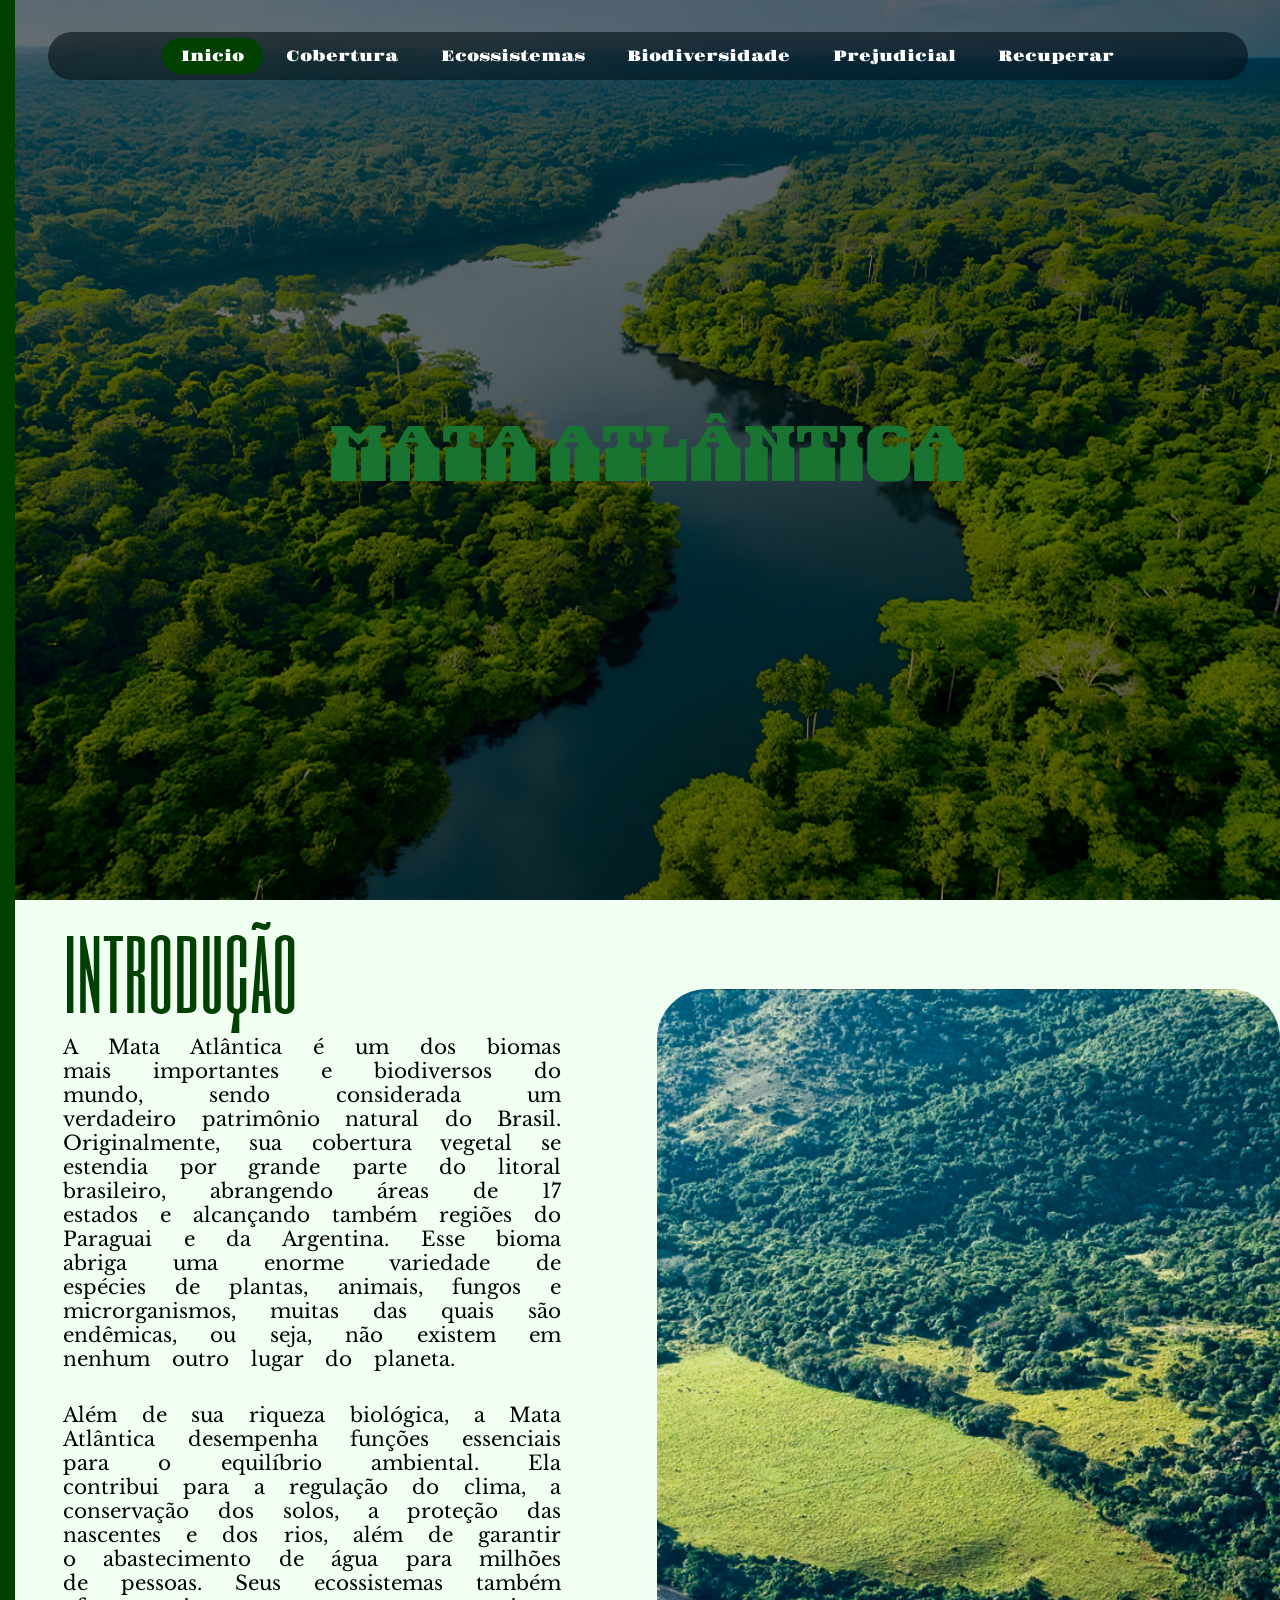
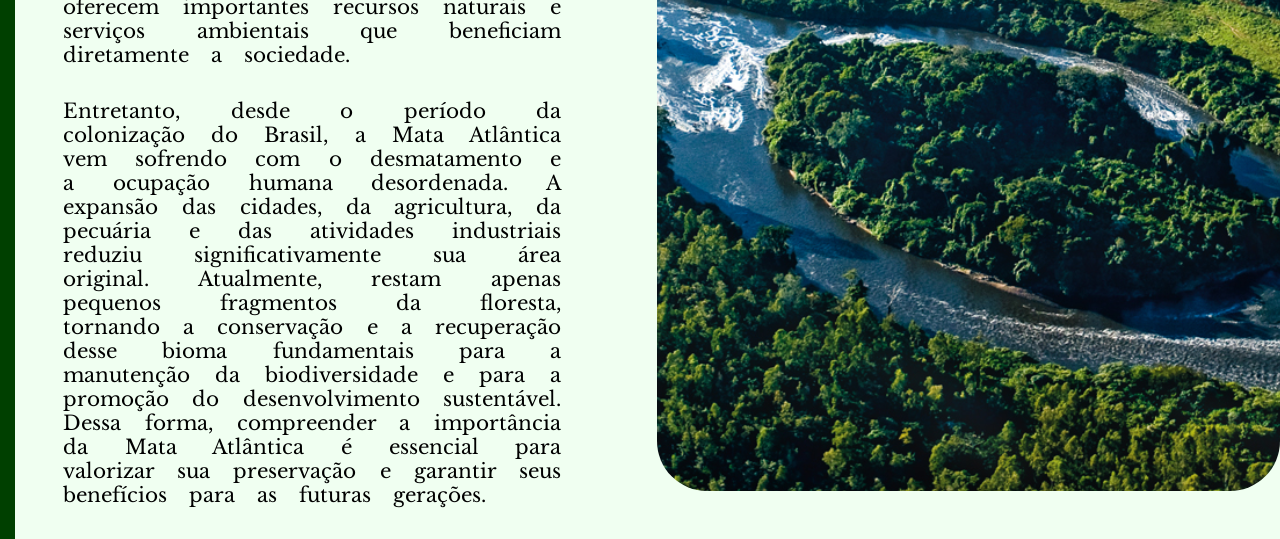
==== index.html @ b5e142f4 "A" ====
<!DOCTYPE html>
<html lang="pt-BR">
<!--black-forest: #10451dff;
    dark-emerald: #155d27ff;
    turf-green: #1a7431ff; titulo
    forest-green: #208b3aff;
    medium-jungle: #25a244ff;
    jade-green: #2dc653ff;
    malachite: #4ad66dff;
    light-green: #f0fff1; fundo
    celadon: #92e6a7ff;
    celadon-2: #b7efc5ff;-->

<head>
    <meta charset="UTF-8">
    <link rel="stylesheet" href="style.css">
    <meta name="viewport" content="width=device-width, initial-scale=1.0">
    <title>Mata Atlantica</title>
    <link rel="icon" type="image/jpg" href="imagens/icone.jpg">
</head>

<body>
    <!--1 - Capa / capa
     2- Areas Cobertas / areas-cobertas
     3 - Ecossitemas seção menor / ecossistemas
     4 - Os 3 principais ecossistemas / florestas
     5 - Biodiversidade seção menor / biodiversidade
     6 - Fauna e Flora / fauna-flora
     7 - Fatores prejudiciais / fatores-prejudiciais
     8 - Como recuperar / como-recuperar
     9 - Importancia / importancia -->

     <div class="secao secao-capa" id="capa">
    <nav class="navbar">
        <a href="index.html" class="nav-botao onde-estamos">Inicio</a>
        <a href="areascobertas.html" class="nav-botao">Cobertura</a>
        <a href="ecossistemas.html" class="nav-botao">Ecossistemas</a>
        <a href="fauna-flora.html" class="nav-botao">Biodiversidade</a>
        <a href="fatores-prejudicias.html" class="nav-botao">Prejudicial</a>
        <a href="recuperar.html" class="nav-botao">Recuperar</a>
    </nav>

        <h1 class="capa-titulo">Mata atlântica</h1>

    </div>

    <div class="secao" id="introdução">
        <div class="areas-conteudo">

            <h1 class="titulos"> introdução </h1>

            <p class="textos texto-introduçao">A Mata Atlântica é um dos biomas mais importantes e biodiversos do mundo, sendo
                considerada um
                verdadeiro patrimônio natural do Brasil. Originalmente, sua cobertura vegetal se estendia por grande
                parte do litoral brasileiro, abrangendo áreas de 17 estados e alcançando também regiões do Paraguai e da
                Argentina. Esse bioma abriga uma enorme variedade de espécies de plantas, animais, fungos e
                microrganismos, muitas das quais são endêmicas, ou seja, não existem em nenhum outro lugar do planeta.
            </p>
            <p class="textos texto-introduçao">Além de sua riqueza biológica, a Mata Atlântica desempenha funções essenciais para o equilíbrio
                ambiental. Ela contribui para a regulação do clima, a conservação dos solos, a proteção das nascentes e
                dos rios, além de garantir o abastecimento de água para milhões de pessoas. Seus ecossistemas também
                oferecem importantes recursos naturais e serviços ambientais que beneficiam diretamente a sociedade.</p>
            <p class="textos texto-introduçao">Entretanto, desde o período da colonização do Brasil, a Mata Atlântica vem sofrendo com o desmatamento e
                a ocupação humana desordenada. A expansão das cidades, da agricultura, da pecuária e das atividades
                industriais reduziu significativamente sua área original. Atualmente, restam apenas pequenos fragmentos
                da floresta, tornando a conservação e a recuperação desse bioma fundamentais para a manutenção da
                biodiversidade e para a promoção do desenvolvimento sustentável. Dessa forma, compreender a importância
                da Mata Atlântica é essencial para valorizar sua preservação e garantir seus benefícios para as futuras
                gerações.</p>

        </div>

        <div class="areas-foto introduçao-foto"></div>
    </div>
</body>

</html>
---- style.css ----
@import url('https://fonts.googleapis.com/css2?family=Danfo&family=Gravitas+One&family=Libre+Baskerville:ital,wght@0,400..700;1,400..700&family=Six+Caps&display=swap');

html{
    scroll-behavior: smooth;
}

* {
    margin: 0;
    padding: 0;
    box-sizing: border-box;
}

.secao{
    width: 100%;
    min-height: 100vh;
    background-color: #f0fff1; 
    border-left: 15px solid #004000;
    display: flex;
    scroll-snap-align: start;
}

.secao-menor {
    width: 100%;
    min-height: 80vh;
    border:2px solid red;
    display: flex;
    justify-content: center;
}

.navbar {
    display: flex;
    align-items: center;
    justify-content: center;
    min-width: 1200px;
    gap: 4px;
    position: fixed;
    top: 2rem;
    z-index: 1000;
    padding: 6px 10px;
    border-radius: 50px;
    background-color: rgba(0, 0, 0, 0.5);
    backdrop-filter: saturate(180%) blur(20px);
    min-height: 3rem;
    animation: descer 1s ease-out;
}

.nav-botao {
    font-family: "Gravitas One", serif;
    font-weight: 400;
    font-size: clamp(5px, 2vw, 15px);
    font-style: normal;
    text-decoration: none;
    color: #fff;
    border-radius: 50px;
    display: flex;
    align-items: center;
    justify-content: center;
    text-align: center;
    padding: 0.5rem 1.2rem;
    min-height: 2.2rem;
    position: relative;
    transition: color 0.3s ease;
    
}

/* Pill background via pseudo-element */
.nav-botao::before {
    content: '';
    position: absolute;
    inset: 0;
    border-radius: 50px;
    background-color: #004000;
    opacity: 0;
    transform: scale(0.85);
    transition: opacity 0.25s ease, transform 0.25s ease;
    z-index: -1;
}

/* Active page pill — always visible */
.onde-estamos::before {
    opacity: 1;
    transform: scale(1);
}

/* Hover pill — fade + grow in */
.nav-botao:hover::before {
    opacity: 1;
    transform: scale(1);
}

/* Dim active pill when hovering a different button */
.navbar:has(.nav-botao:hover) .onde-estamos:not(:hover)::before {
    opacity: 0.35;
    transform: scale(0.9);
}

.secao-capa{
    background-image: url(imagens/fotocapa.jpg);
    background-size: cover;
    background-position: center;
    display: flex;
    justify-content: center;
    align-items: center;
    position: relative;
}

.secao-capa::before {
    content: '';
    position: absolute;
    top: 0;
    left: 0;
    width: 100%;
    height: 100%;
    background-color: rgba(0, 0, 0, 0.5);
}

.capa-titulo {
    position: relative;
    z-index: 1;
    font-size: clamp(50px, 6vw, 120px);
    font-family: "Danfo", serif;
    font-optical-sizing: auto;
    font-weight: 400;
    font-style: normal;
    font-variation-settings: "ELSH" 0;
    color: #1a7431ff;
    animation: descer 1s ease-out;
}

.textos{
    font-size: clamp(14px, 2vw, 20px);
    font-family: "Libre Baskerville", serif;
    font-weight: 400;
    font-style: normal;
    word-spacing: 1rem;
    text-align: justify;
}

.titulos{
    font-size: clamp(80px, 8vw, 160px);
    font-family: "Six Caps", sans-serif;
    font-weight: 400;
    font-style: normal;
    color: #004000
}

.areas-conteudo {
    width: 40%;
    min-height: auto;
    margin-left: 3rem;
}

.areas-titulo{
    position: relative;
    padding: 3rem 0 5rem 0;
    animation: cardsmovimentoesquerda 2s ease-in-out;
    animation-timeline: view();
    animation-range: entry 0% entry 100%
}

.areas-texto{
    padding-bottom: 3rem;
    animation: cardsmovimentoesquerda 2s ease-in-out;
    animation-timeline: view();
    animation-range: entry 0% entry 100%
}

.areas-foto{
    width: 50%;
    background-image: url(imagens/areacoberta.png);
    background-size: cover;
    background-position: center;
    margin: 5% 0 6rem 6rem;
    border-radius: 50px;
    animation: cardsmovimentodireita 2s ease-out;
    animation-timeline: view();
    animation-range: entry 0% entry 80%
}

#ecossistemas {
    flex-direction: column;
    align-items: center;
    gap: 3rem;
}

.florestas-cards {
    display: flex;
    gap: 3rem;
    height: 200px;
}

.ecossistemas-textos{
    font-size: clamp(15px, 2vw, 40px);
    color: #25a244ff;
    z-index: 1;
}

.ecossistemas-titulo{
    margin-top: 3rem;
}
.card {
    position: relative;
    border-radius: 20px;
    width: 28%;
    height: 60vh;
    overflow: hidden;
    transition: 0.3s;
    display: flex;
    align-items: flex-end;
    padding: 20px;
}

#card-ombrofila  {
    background-image: url(imagens/cardombrofila.jpg);  
    background-size: cover;
    background-position: center; 
    animation: cardsmovimentoesquerda 2s ease-in-out;
    animation-timeline: view();
    animation-range: entry 0% entry 100%
}
#card-araucaria  { 
    background-image: url(imagens/cardmataaraucaria.jfif);      
    background-size: cover;
    background-position: center; 
    animation: aparecer 2s ease-in-out;
    animation-timeline: view();
    animation-range: entry 0% entry 100%
}
#card-estacional { 
    background-image: url(imagens/estacional.jpg);     
    background-size: cover; 
    background-position: center; 
    animation: cardsmovimentodireita 2s ease-in-out;
    animation-timeline: view();
    animation-range: entry 0% entry 100%
}

.card::before {
    content: '';
    position: absolute;
    inset: 0;
    background-color: rgba(0, 0, 0, 0.4);
    transition: 0.4s;
}

.card:hover::before {
    background-color: rgba(0, 0, 0, 0.7);
}

.card-texto-visivel {
    position: relative;
    z-index: 2;
    transition: 0.5s;
    display: flex;
    align-items: center;
    gap: 10px;
}

.card:hover .card-texto-visivel {
    opacity: 0;
    transform: translateY(-20px);
}

.card-titulo {
    font-size: clamp(30px, 2vw, 100px);
    color: #f0fff1;
}

.card-icone {
    width: 30px;
}

.oculto {
    position: absolute;
    top: 20px;
    left: 20px;
    right: 20px;
    opacity: 0;
    transform: translateY(100px);
    transition: 0.5s;
    display: flex;
    flex-direction: column;
    align-items: center;
    gap: 20px;
    text-align: center;
    z-index: 2;
    color: #f0fff1;
}

.card:hover .oculto {
    opacity: 1;
    transform: translateY(0);
}

.textos-card{
    text-align: left;
}
.bio-titulo{
    margin-top: 5rem;
}

.secao-fauna-flora{
    min-height: 100vh;
    width: 50%;
    position: relative;
}

.titulo-fauna-flora{
    margin-top: 3rem;
    text-align: center;
}
#card-fauna{
    background-image: url(imagens/cardfauna.png);
    background-size: cover;
    background-position: center;
}

#card-mico{
    height: 30%;
    width: 40%;
    background-image: url(imagens/cardmico.jpg);
    background-size: cover;
    background-position: center;
    left:2rem;
    animation: cardsmovimentoesquerda 2s ease-in-out;
    animation-timeline: view();
    animation-range: entry 0% entry 100%
}

#card-especies{
    position: absolute;
    left:50%;
    height: 40%;
    width: 40%;
    background-image: url(imagens/cardfauna.png);
    background-size: cover;
    background-position: center;
    animation: cardsmovimentoesquerda 2s ease-in-out;
    animation-timeline: view();
    animation-range: entry 0% entry 100%
}

.textos-cards-fauna{
    font-size: clamp(10px, 2vw, 20px);
}

#card-pau-brasil{
    height: 30%;
    width: 40%;
    background-image: url(imagens/cardpaubrasil.webp);
    background-size: cover;
    background-position: center;
    top: 3rem;
    animation: cardsmovimentodireita 2s ease-in-out;
    animation-timeline: view();
    animation-range: entry 0% entry 100%
}

#card-frutas{
    position: absolute;
    left:50%;
    height: 40%;
    width: 40%;
    background-image: url(imagens/cardfruta.jpg);
    background-size: cover;
    background-position: center;
    animation: cardsmovimentodireita 2s ease-in-out;
    animation-timeline: view();
    animation-range: entry 0% entry 100%
}

.texto-introduçao{
    margin-bottom: 2rem;
    text-align: justify;
}

.introduçao-foto{
    background-image: url(imagens/introduçaofoto.jpg);
    margin: 7% 0 3rem 6rem;
}

.textos-fatores-prejudiciais{
    margin-top: 2rem;
    text-align: justify;
    animation: cardsmovimentoesquerda 2s ease-in-out;
    animation-timeline: view();
    animation-range: entry 0% entry 100%
}


@keyframes descer {
    from{transform: translateY(-300%);}
}

@keyframes cardsmovimentodireita{
    from{transform: translateX(300%);}
}

@keyframes cardsmovimentoesquerda{
    from{transform: translateX(-300%);}
}

@keyframes aparecer{
    from{opacity: 0;}
    to{opacity: 1;}
}

.titulo-prejudicial{
    margin-top: 2rem;
    animation: cardsmovimentoesquerda 2s ease-out;
    animation-timeline: view();
    animation-range: entry 0% entry 80%
}

.foto-desmatamento{
    width: 50%;
    margin: 8% 5% 25% 0px;
    background-image: url(imagens/desmatamento.jpg);
    background-size: cover;
    background-position: center;
    animation: cardsmovimentodireita 2s ease-in-out;
    animation-timeline: view();
    animation-range: entry 0% entry 100%
}   

.foto-vaca{
    margin: 8% 3rem 15% 5%;
    width: 40%;
    background-image: url(imagens/vacafoto.avif);
    background-size: cover;
    background-position: center;
    animation: aparecer 2s ease-in-out;
    animation-timeline: view();
    animation-range: entry 0% entry 100%
}

.titulo-como-recuperar{
    margin-top: 2rem;
    animation: cardsmovimentoesquerda 2s ease-out;
    animation-timeline: view();
    animation-range: entry 0% entry 80%
}

#como-recuperar{
    flex-direction: column;
    align-items: center;
    gap: 3rem;
}

.recuperar-cards{
    display: flex;
    gap: 3rem;
    height: 200px;
    width: 80%;
    justify-content: center;
}

#card-regeneraçao-espontanea{
    background-image: url(imagens/regeneraçaoespontanea.webp);  
    background-size: cover;
    background-position: center; 
    animation: cardsmovimentoesquerda 2s ease-in-out;
    animation-timeline: view();
    animation-range: entry 0% entry 100%
}

#card-reflorestamento{
    background-image: url(imagens/reflorestamento.jpg);      
    background-size: cover;
    background-position: center; 
    animation: aparecer 2s ease-in-out;
    animation-timeline: view();
    animation-range: entry 0% entry 100%
}

#card-dificuldade{
    background-image: url(imagens/dificuldade.webp);
    background-size: cover;
    background-position: center;
    animation: cardsmovimentodireita 2s ease-in-out;
    animation-timeline: view();
    animation-range: entry 0% entry 100%
}

.cards-recuperar{
    width: 30%;
}
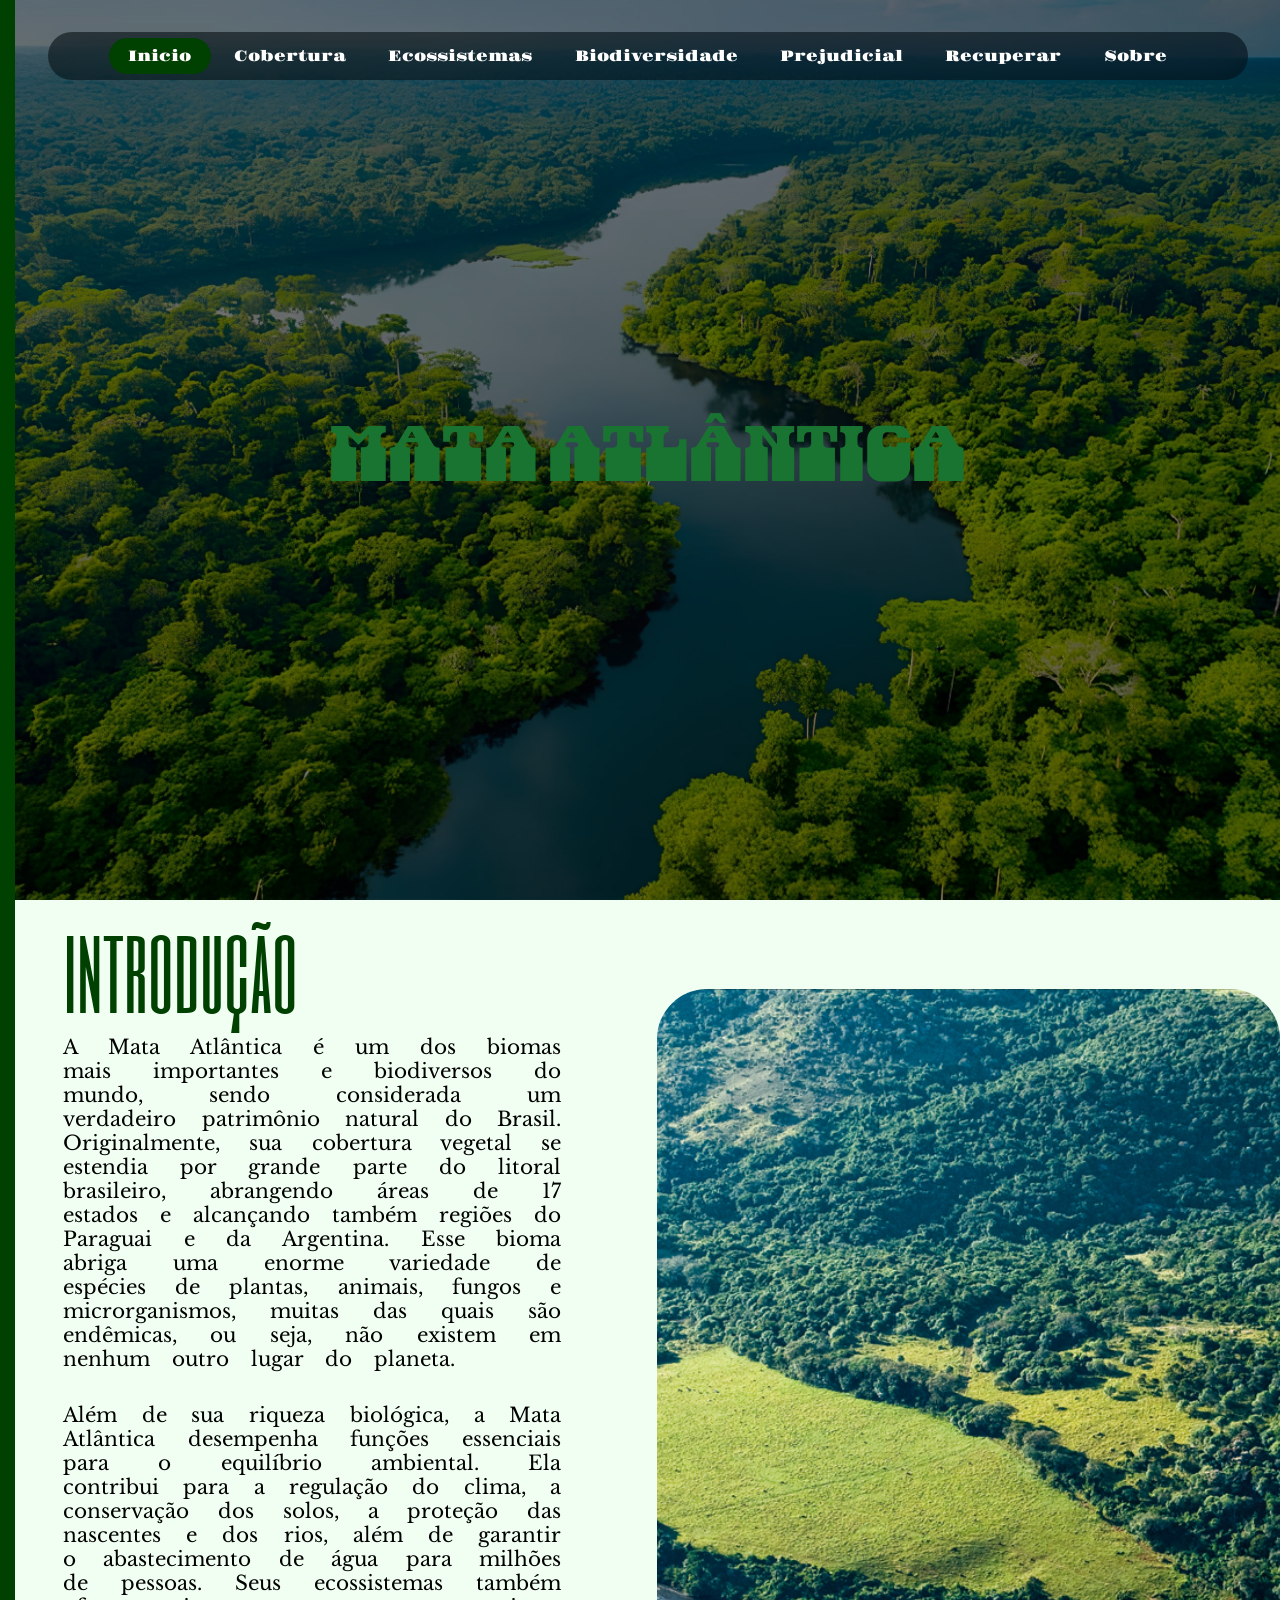
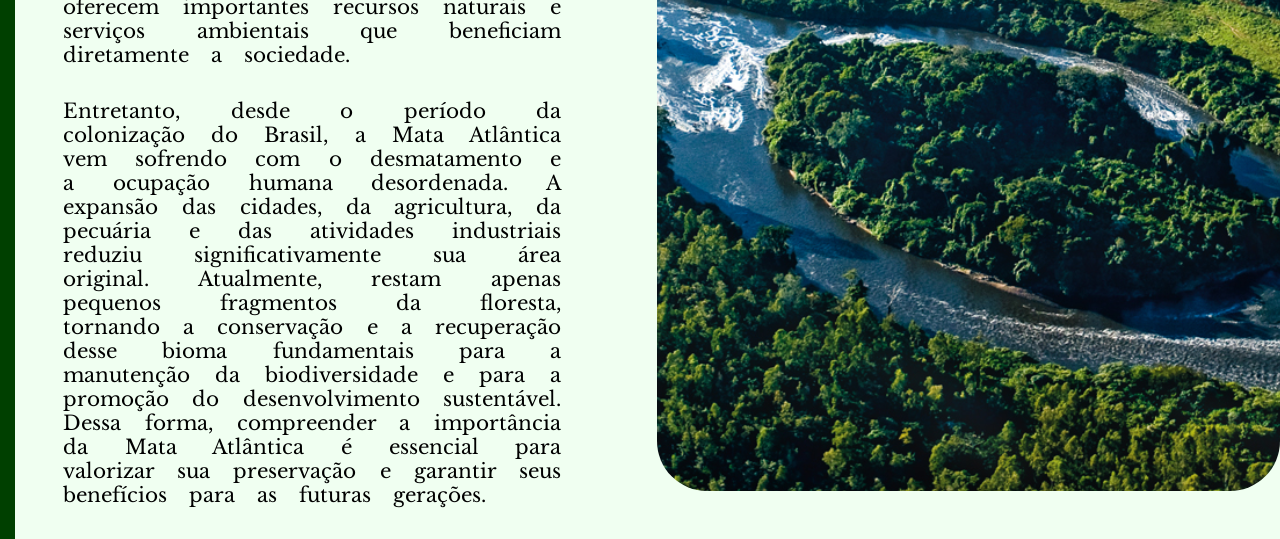
==== commit 16ccf7e5: "Atu" ====
--- a/index.html
+++ b/index.html
@@ -30,15 +30,16 @@
      8 - Como recuperar / como-recuperar
      9 - Importancia / importancia -->
 
-     <div class="secao secao-capa" id="capa">
-    <nav class="navbar">
-        <a href="index.html" class="nav-botao onde-estamos">Inicio</a>
-        <a href="areascobertas.html" class="nav-botao">Cobertura</a>
-        <a href="ecossistemas.html" class="nav-botao">Ecossistemas</a>
-        <a href="fauna-flora.html" class="nav-botao">Biodiversidade</a>
-        <a href="fatores-prejudicias.html" class="nav-botao">Prejudicial</a>
-        <a href="recuperar.html" class="nav-botao">Recuperar</a>
-    </nav>
+    <div class="secao secao-capa" id="capa">
+        <nav class="navbar">
+            <a href="index.html" class="nav-botao onde-estamos">Inicio</a>
+            <a href="areascobertas.html" class="nav-botao">Cobertura</a>
+            <a href="ecossistemas.html" class="nav-botao">Ecossistemas</a>
+            <a href="fauna-flora.html" class="nav-botao">Biodiversidade</a>
+            <a href="fatores-prejudicias.html" class="nav-botao">Prejudicial</a>
+            <a href="recuperar.html" class="nav-botao">Recuperar</a>
+            <a href="sobre.html" class="nav-botao">Sobre</a>
+        </nav>
 
         <h1 class="capa-titulo">Mata atlântica</h1>
 
@@ -49,18 +50,21 @@
 
             <h1 class="titulos"> introdução </h1>
 
-            <p class="textos texto-introduçao">A Mata Atlântica é um dos biomas mais importantes e biodiversos do mundo, sendo
+            <p class="textos texto-introduçao">A Mata Atlântica é um dos biomas mais importantes e biodiversos do mundo,
+                sendo
                 considerada um
                 verdadeiro patrimônio natural do Brasil. Originalmente, sua cobertura vegetal se estendia por grande
                 parte do litoral brasileiro, abrangendo áreas de 17 estados e alcançando também regiões do Paraguai e da
                 Argentina. Esse bioma abriga uma enorme variedade de espécies de plantas, animais, fungos e
                 microrganismos, muitas das quais são endêmicas, ou seja, não existem em nenhum outro lugar do planeta.
             </p>
-            <p class="textos texto-introduçao">Além de sua riqueza biológica, a Mata Atlântica desempenha funções essenciais para o equilíbrio
+            <p class="textos texto-introduçao">Além de sua riqueza biológica, a Mata Atlântica desempenha funções
+                essenciais para o equilíbrio
                 ambiental. Ela contribui para a regulação do clima, a conservação dos solos, a proteção das nascentes e
                 dos rios, além de garantir o abastecimento de água para milhões de pessoas. Seus ecossistemas também
                 oferecem importantes recursos naturais e serviços ambientais que beneficiam diretamente a sociedade.</p>
-            <p class="textos texto-introduçao">Entretanto, desde o período da colonização do Brasil, a Mata Atlântica vem sofrendo com o desmatamento e
+            <p class="textos texto-introduçao">Entretanto, desde o período da colonização do Brasil, a Mata Atlântica
+                vem sofrendo com o desmatamento e
                 a ocupação humana desordenada. A expansão das cidades, da agricultura, da pecuária e das atividades
                 industriais reduziu significativamente sua área original. Atualmente, restam apenas pequenos fragmentos
                 da floresta, tornando a conservação e a recuperação desse bioma fundamentais para a manutenção da
@@ -72,6 +76,7 @@
 
         <div class="areas-foto introduçao-foto"></div>
     </div>
+    
 </body>
 
 </html>
--- a/style.css
+++ b/style.css
@@ -2,6 +2,11 @@
 
 html{
     scroll-behavior: smooth;
+}
+
+body{
+    background-color: #f0fff1;
+    border-left: 15px solid #004000;
 }
 
 * {
@@ -14,7 +19,6 @@
     width: 100%;
     min-height: 100vh;
     background-color: #f0fff1; 
-    border-left: 15px solid #004000;
     display: flex;
     scroll-snap-align: start;
 }
@@ -141,7 +145,7 @@
     font-family: "Six Caps", sans-serif;
     font-weight: 400;
     font-style: normal;
-    color: #004000
+    color: #004000;
 }
 
 .areas-conteudo {
@@ -382,9 +386,9 @@
 .textos-fatores-prejudiciais{
     margin-top: 2rem;
     text-align: justify;
-    animation: cardsmovimentoesquerda 2s ease-in-out;
-    animation-timeline: view();
-    animation-range: entry 0% entry 100%
+    animation: cardsmovimentoesquerda 5s ease-out;
+    animation-timeline: view();
+    animation-range: entry 0% entry 80%
 }
 
 
@@ -485,3 +489,78 @@
 .cards-recuperar{
     width: 30%;
 }
+
+.footer{
+    position: relative;
+    background-color: #10451dff;
+    animation: subir 5s ease-out;
+    animation-timeline: view();
+    animation-range: entry 0% entry 50%;
+}
+
+.titulo-footer{
+    text-align: center;
+    animation: descer 1s ease-out;
+    margin-top: 5rem;
+}
+
+.footer-conteudo{
+    gap: 2rem;
+    width: 40%;
+    max-height: 400px;
+    margin-right: 5rem;
+    margin-top: 6rem;
+    animation: cardsmovimentodireita 1s ease-out;
+    border: 2px solid rgba(0, 0, 0, 0.5);
+    border-radius: 20px 0 20px 0;
+}
+
+@keyframes subir{
+    from{transform: translateY(300%);}
+}
+
+.subtitulo-footer{
+    font-size: clamp(80px, 8vw, 120px);
+    color: #1a7431ff;
+    margin-top: 0;
+    display: block;
+    text-align: center;
+}
+
+.desenvolvedores-footer{
+   margin-bottom: 1rem;
+   text-align: center;
+}
+
+.referencias{
+    position: absolute;
+    bottom: 5%;
+    left: 5%;
+    width: 40%;
+    border: 2px solid rgba(0, 0, 0, 0.5);
+    border-radius: 20px 0 20px 0;
+    padding: 1rem;
+    animation: cardsmovimentoesquerda 1s ease-out;
+}
+
+.referencias-texto{
+    margin-top: 1rem;
+}
+
+.ongs{
+    position: absolute;
+    bottom: 5%;
+    right: 5%;
+    width: 40%;
+    border: 2px solid rgba(0, 0, 0, 0.5);
+    border-radius: 20px 0 20px 0;
+    padding: 1rem;
+    animation: subir 1s ease-out;
+
+}
+
+.links{
+    color: #f0fff1;
+    text-decoration: none;
+    z-index: 9999;
+}
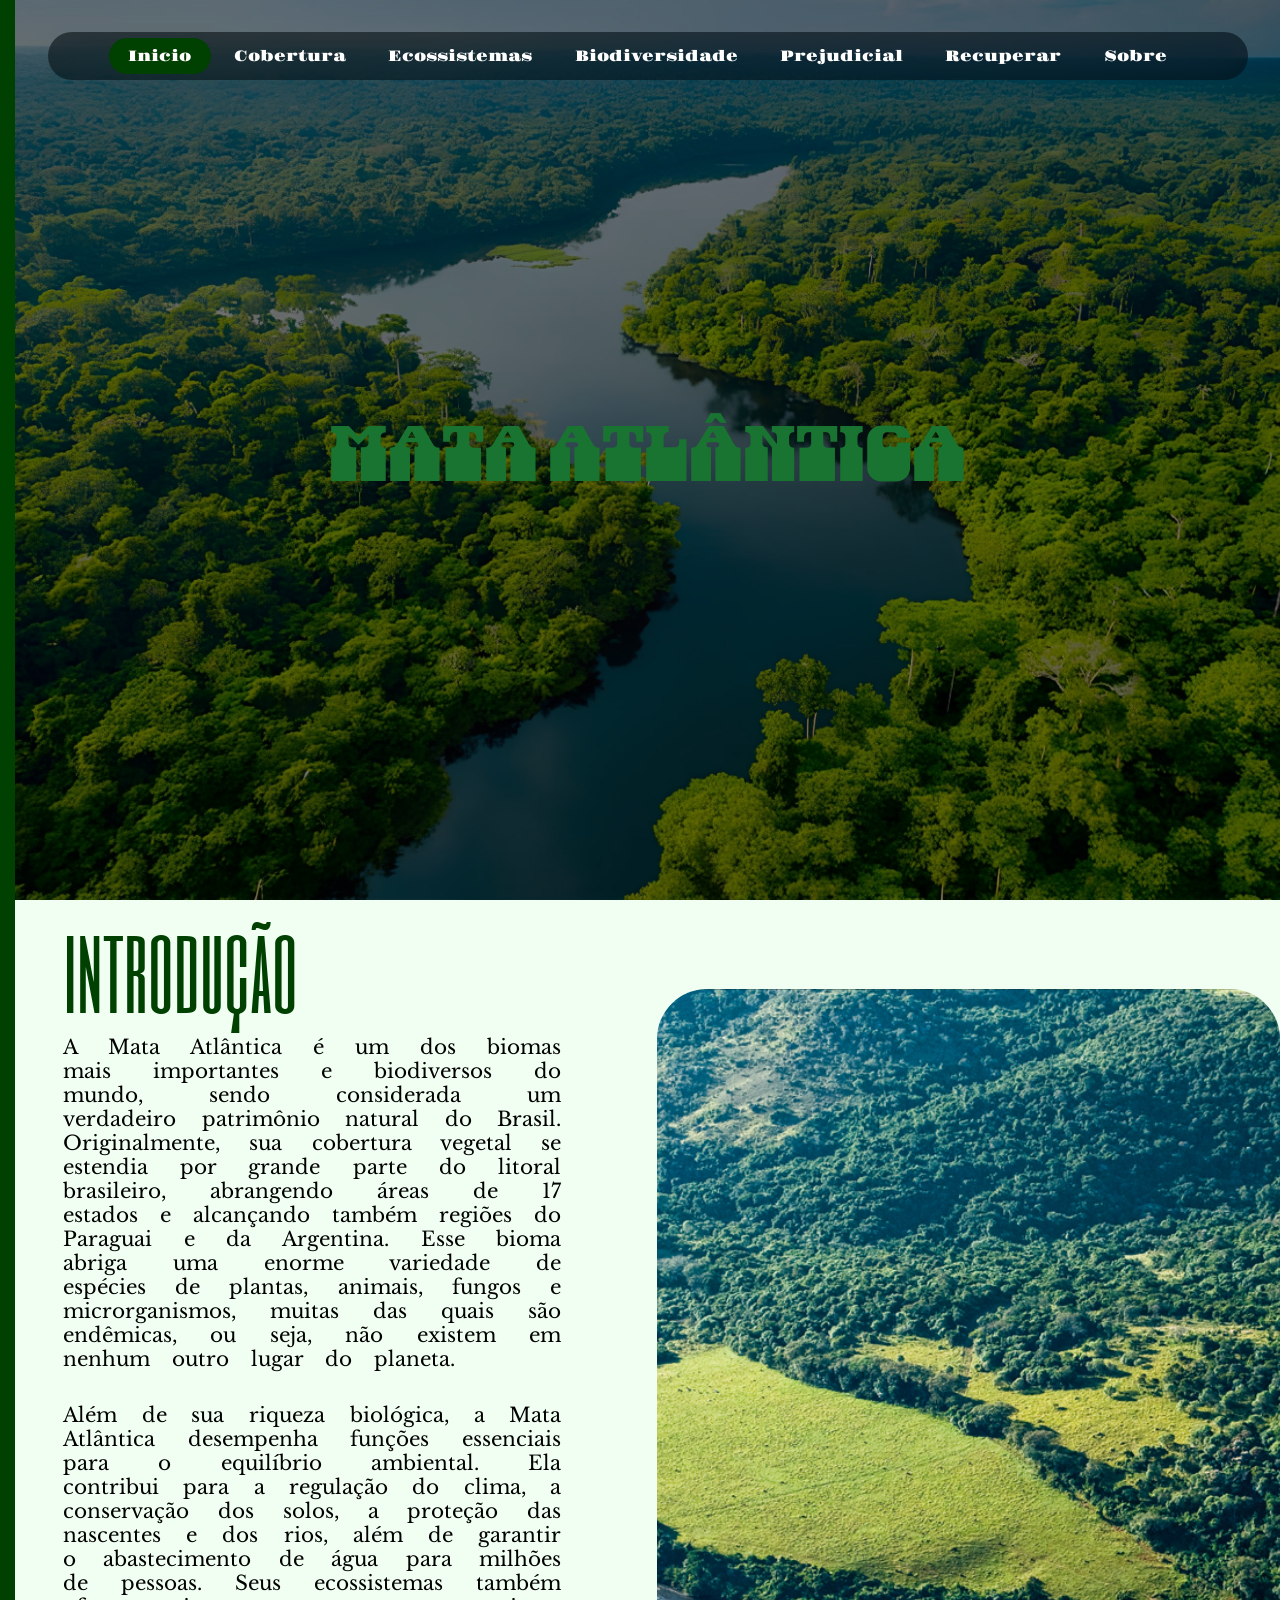
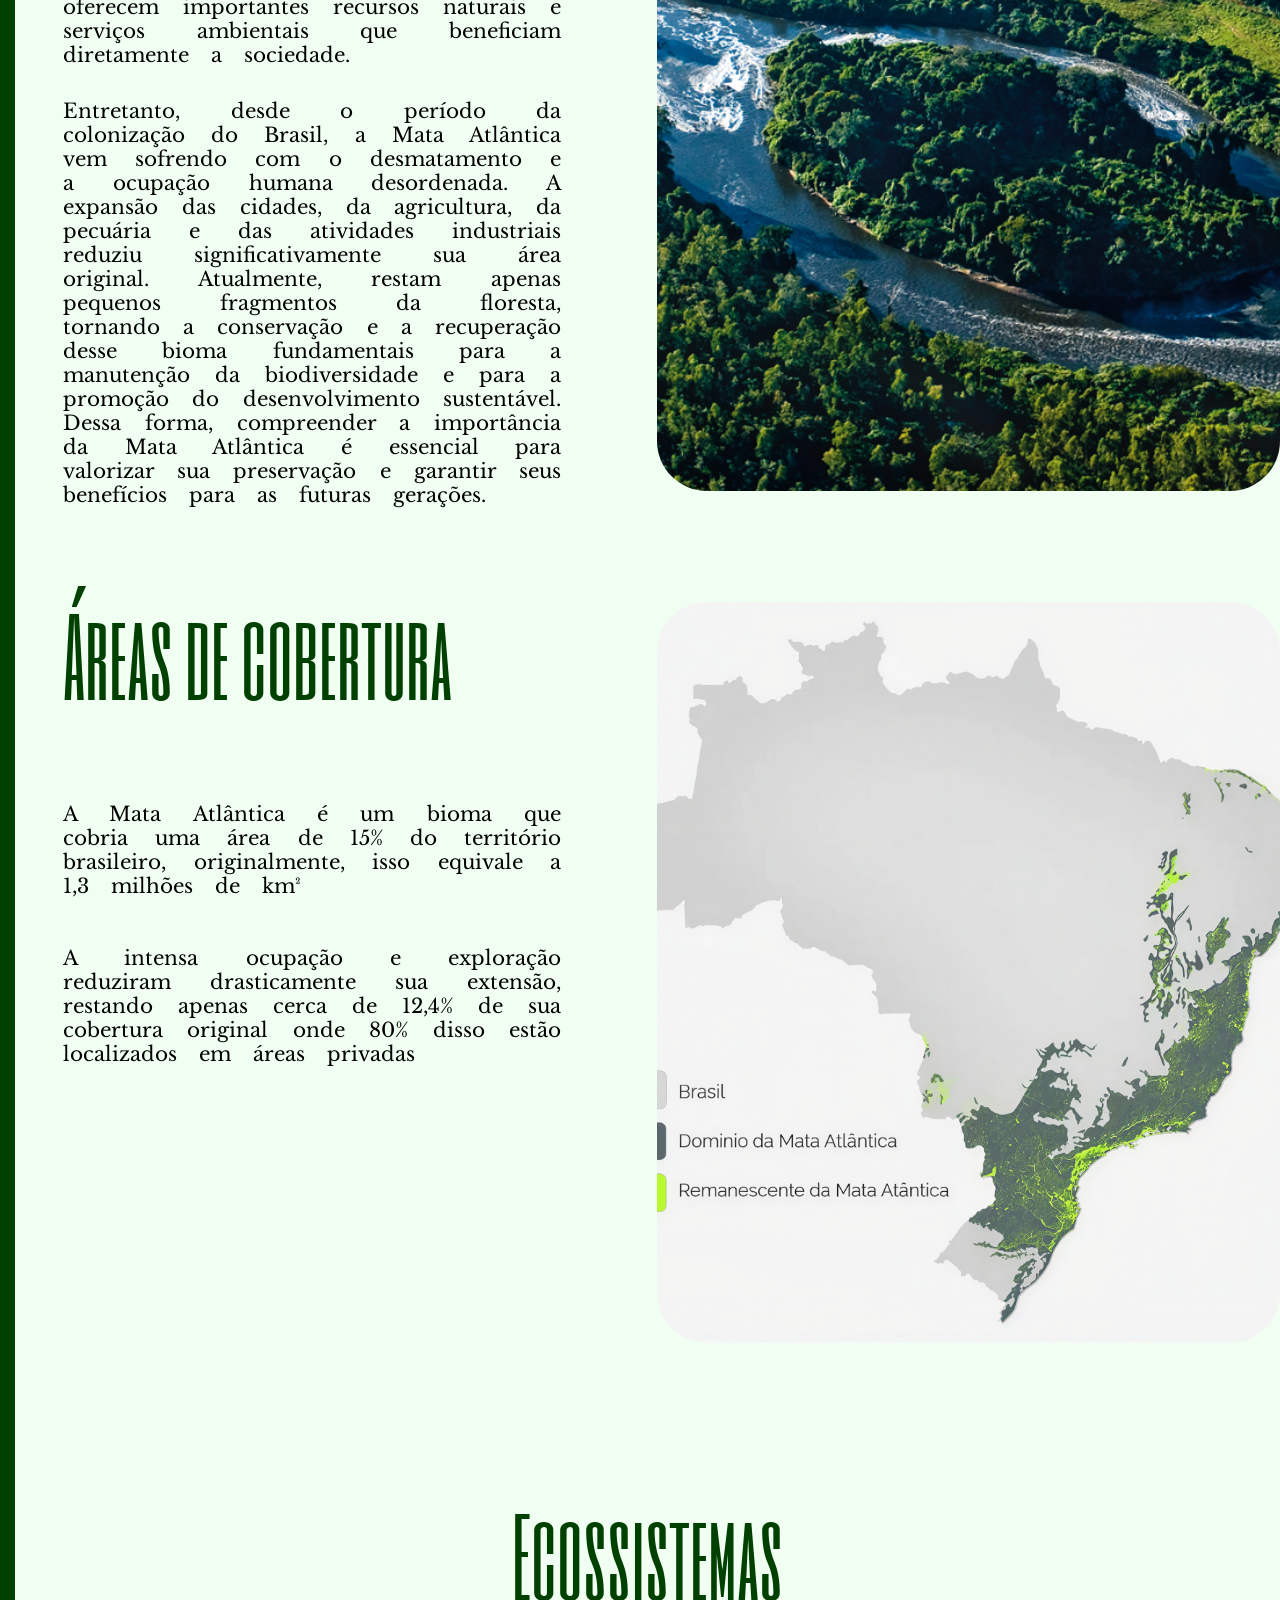
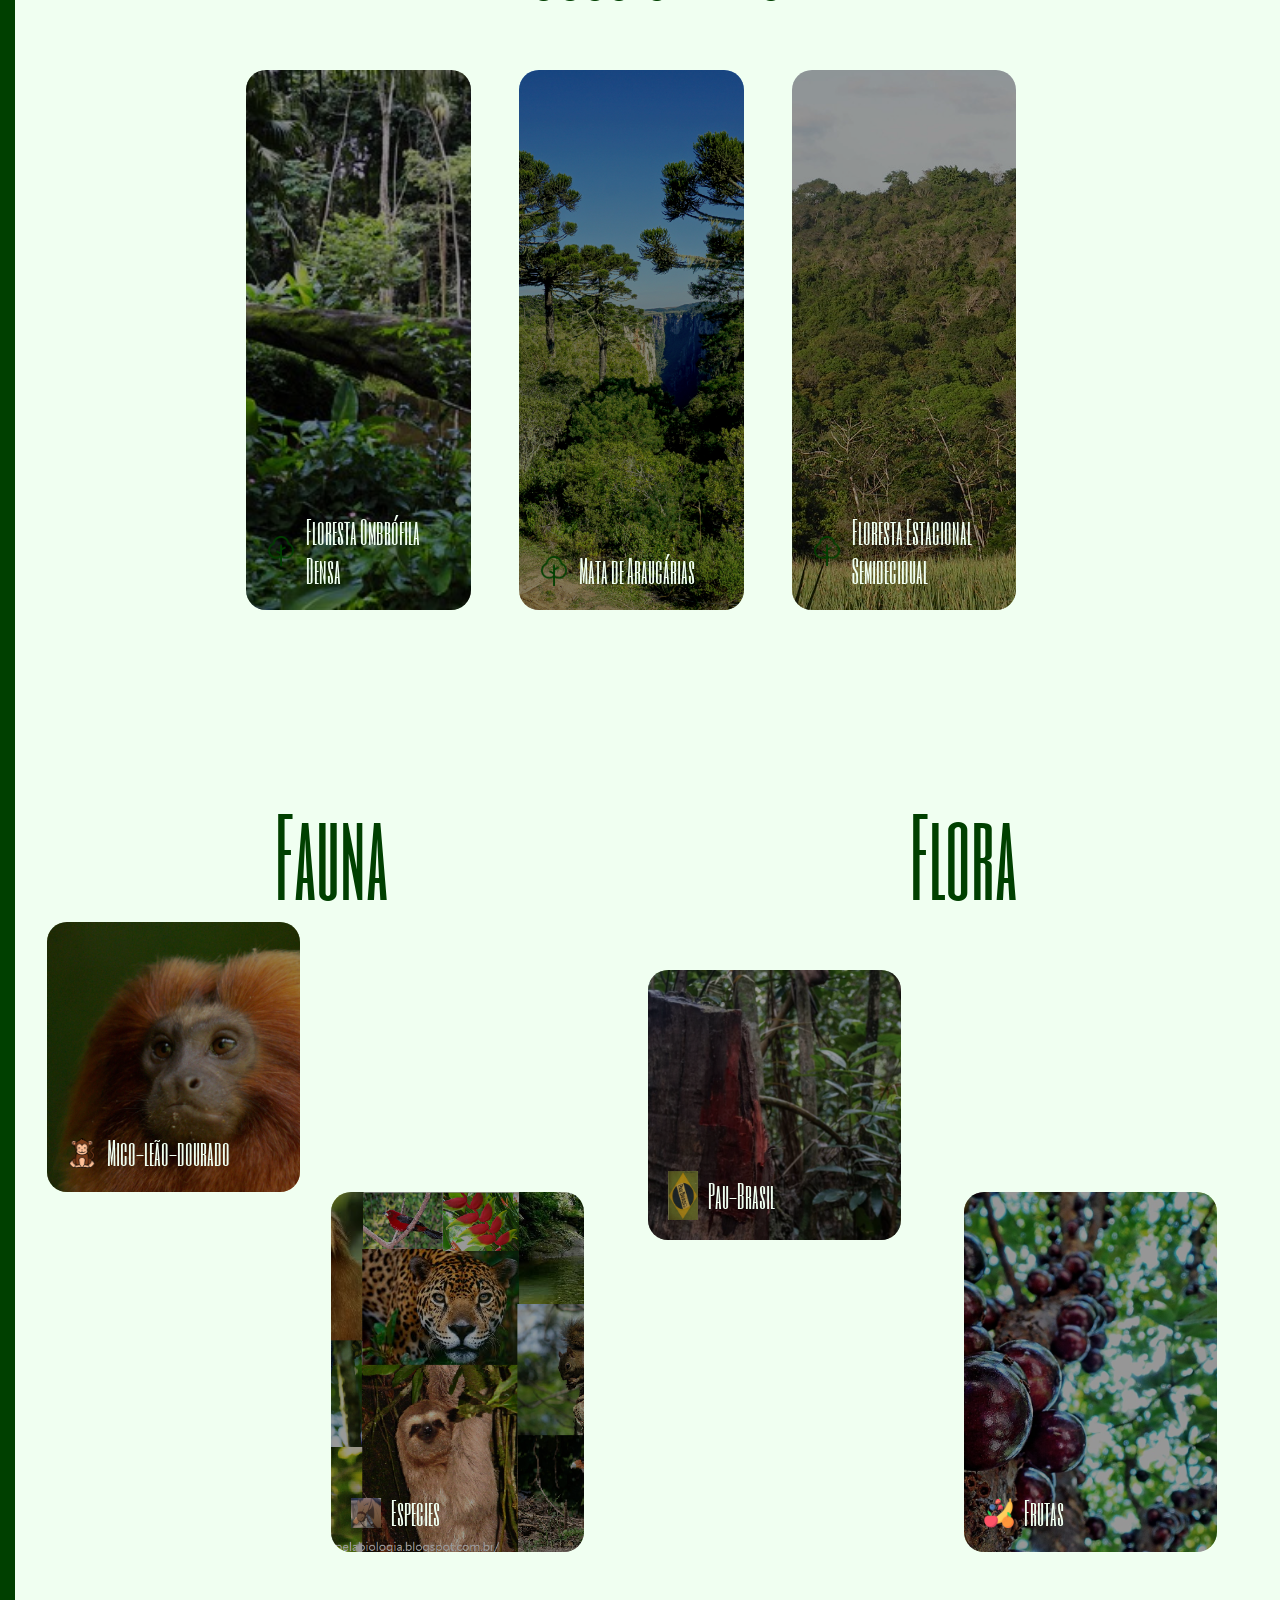
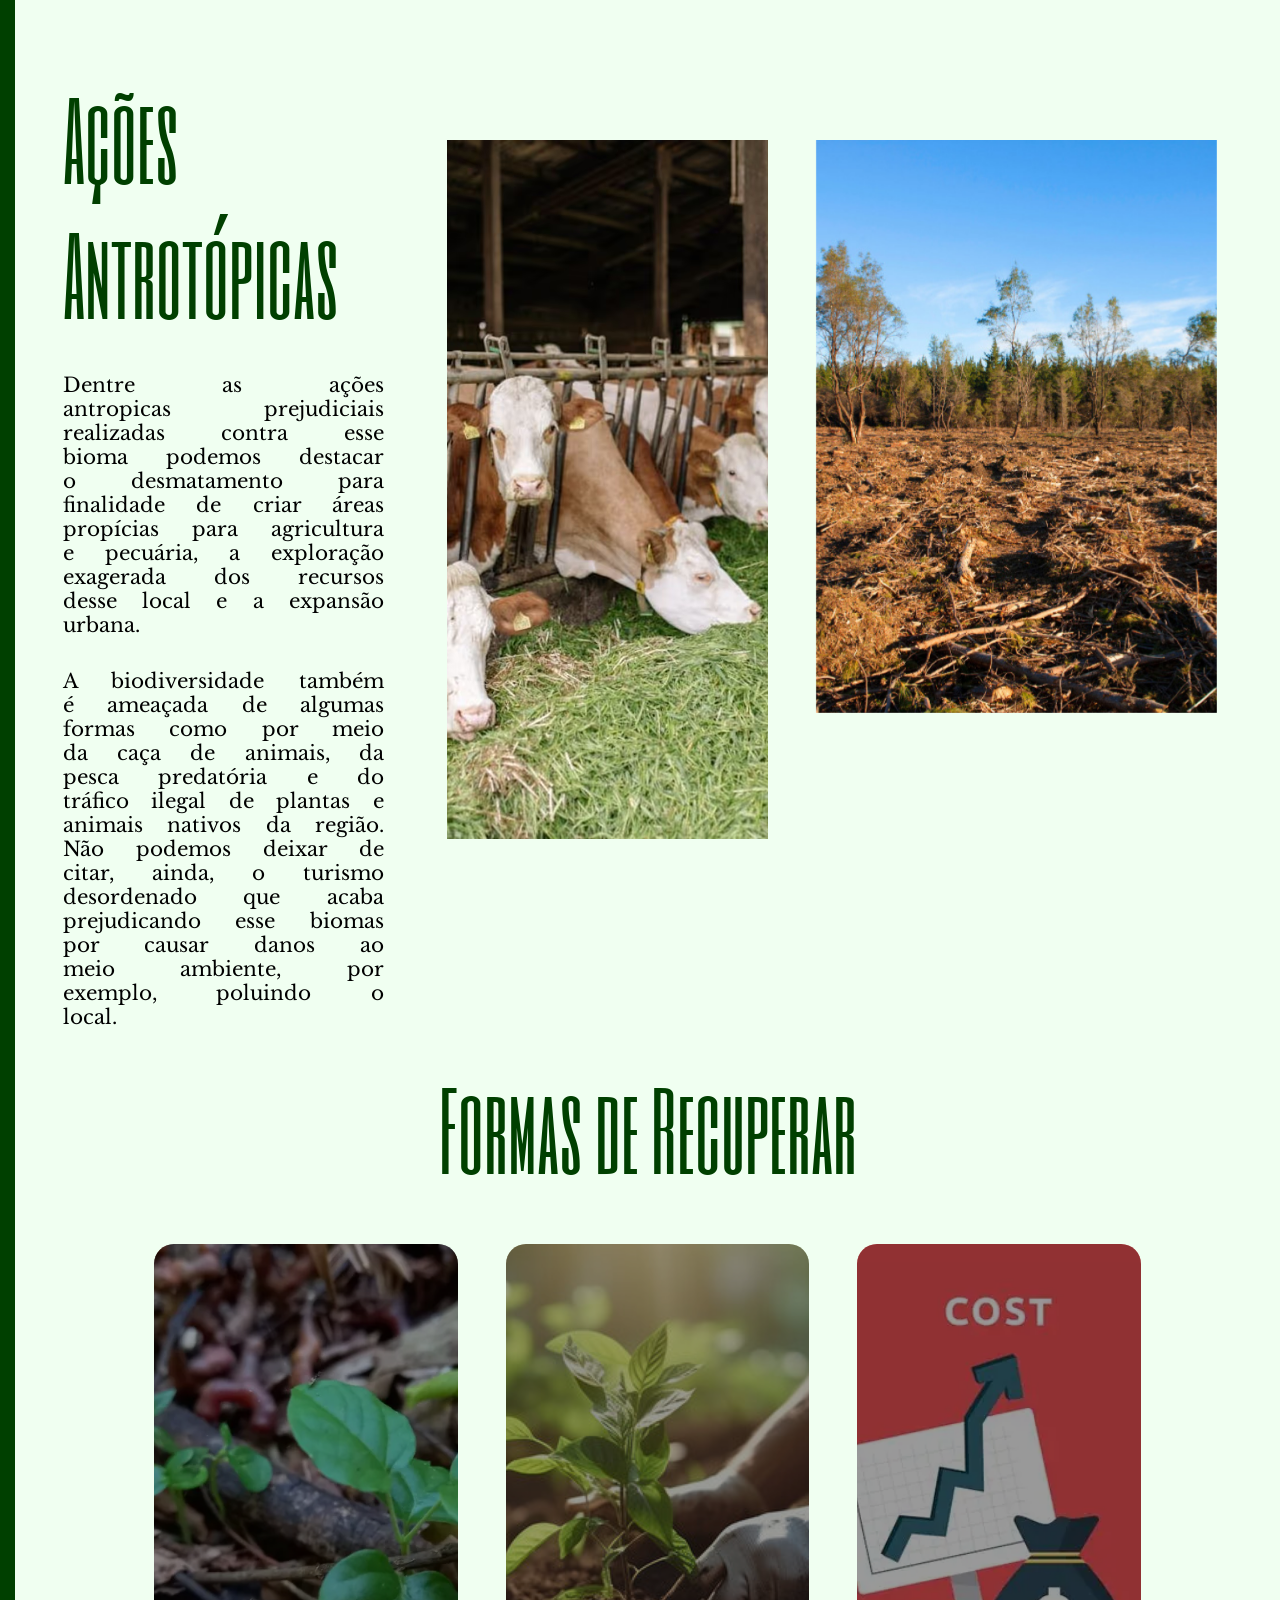
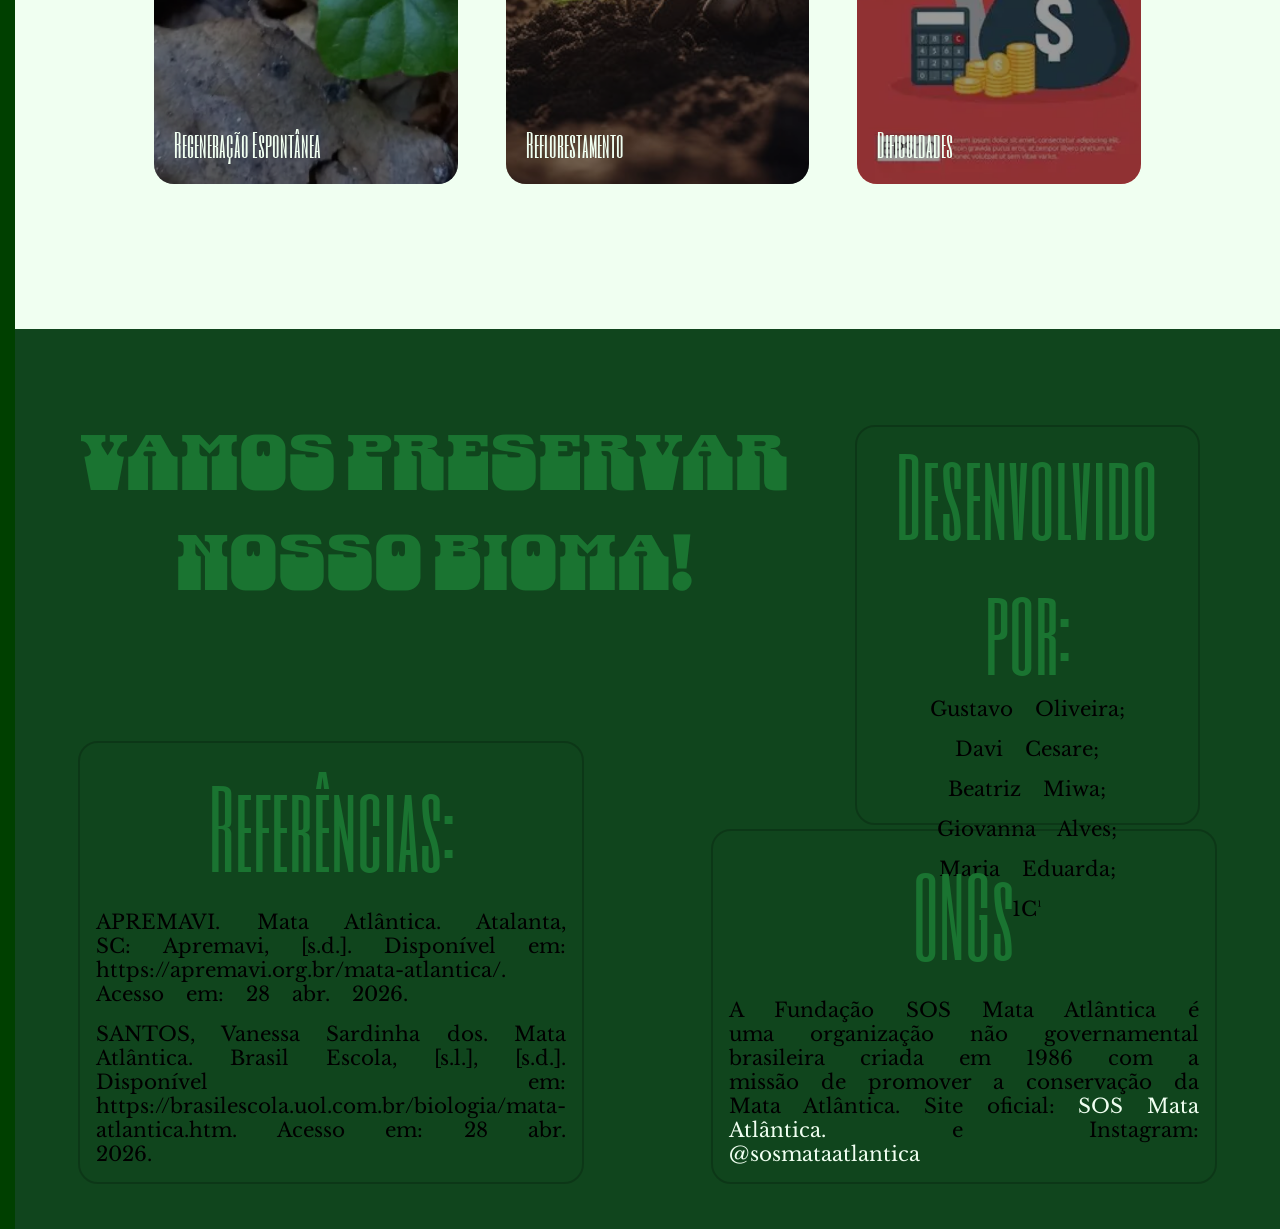
==== commit 9d8c12c2: "Update index.html" ====
--- a/index.html
+++ b/index.html
@@ -32,13 +32,13 @@
 
     <div class="secao secao-capa" id="capa">
         <nav class="navbar">
-            <a href="index.html" class="nav-botao onde-estamos">Inicio</a>
-            <a href="areascobertas.html" class="nav-botao">Cobertura</a>
-            <a href="ecossistemas.html" class="nav-botao">Ecossistemas</a>
-            <a href="fauna-flora.html" class="nav-botao">Biodiversidade</a>
-            <a href="fatores-prejudicias.html" class="nav-botao">Prejudicial</a>
-            <a href="recuperar.html" class="nav-botao">Recuperar</a>
-            <a href="sobre.html" class="nav-botao">Sobre</a>
+            <a href="#capa" class="nav-botao onde-estamos">Inicio</a>
+            <a href="#areas-cobertas" class="nav-botao">Cobertura</a>
+            <a href="#ecossistemas" class="nav-botao">Ecossistemas</a>
+            <a href="#fauna-flora" class="nav-botao">Biodiversidade</a>
+            <a href="#fatores-prejudiciais" class="nav-botao">Prejudicial</a>
+            <a href="#como-recuperar" class="nav-botao">Recuperar</a>
+            <a href="#sobre" class="nav-botao">Sobre</a>
         </nav>
 
         <h1 class="capa-titulo">Mata atlântica</h1>
@@ -76,7 +76,262 @@
 
         <div class="areas-foto introduçao-foto"></div>
     </div>
-    
+
+
+    <div class="secao" id="areas-cobertas">
+        <div class="areas-conteudo">
+            <h1 class="titulos areas-titulo">Áreas de cobertura</h1>
+            <p class="textos areas-texto">A Mata Atlântica é um bioma que cobria uma área de
+                15% do território brasileiro, originalmente, isso equivale
+                a 1,3 milhões de km²</p>
+            <p class="textos areas-texto">A intensa ocupação e exploração reduziram
+                drasticamente sua extensão, restando apenas cerca de
+                12,4% de sua cobertura original onde 80% disso estão
+                localizados em áreas privadas</p>
+
+        </div>
+        <div class="areas-foto"></div>
+    </div>
+
+    <div class="secao" id="ecossistemas">
+        <h1 class="titulos ecossistemas-titulo">Ecossistemas</h1>
+        <div class="florestas-cards">
+
+            <div class="card" id="card-ombrofila">
+                <div class="card-texto-visivel">
+                    <img src="imagens/tree.png" class="card-icone">
+                    <h2 class="titulos card-titulo">Floresta Ombrófila Densa</h2>
+                </div>
+                <div class="oculto">
+                    <h2 class="titulos card-titulo">Floresta Ombrófila Densa</h2>
+                    <p class="textos textos-card">Ocorre, principalmente, em solos como
+                        Latossolos (solos minerais, profundos, bem
+                        drenados e altamente intemperizados) e
+                        Argissolos, ambos Amarelos e Vermelho
+                        Amarelos.</p>
+                </div>
+            </div>
+
+            <div class="card" id="card-araucaria">
+                <div class="card-texto-visivel">
+                    <img src="imagens/tree.png" class="card-icone">
+                    <h2 class="titulos card-titulo">Mata de Araucárias</h2>
+                </div>
+                <div class="oculto">
+                    <h2 class="titulos card-titulo">Mata de Araucárias</h2>
+                    <p class="textos textos-card">A Araucaria angustifolia é a principal espécie
+                        florística dessa
+                        formação, conhecida como pinheiro-do-paraná ou pinheirobrasileiro, tendo maior presença no
+                        paraná
+                        compondo 40% de
+                        suas terras</p>
+                </div>
+            </div>
+
+            <div class="card" id="card-estacional">
+                <div class="card-texto-visivel">
+                    <img src="imagens/tree.png" class="card-icone">
+                    <h2 class="titulos card-titulo">Floresta Estacional Semidecidual</h2>
+                </div>
+                <div class="oculto">
+                    <h2 class="titulos card-titulo">Floresta Estacional Semidecidual</h2>
+                    <p class="textos textos-card">São formações de ambientes menos
+                        úmidos do que aqueles onde se
+                        desenvolve a floresta ombrófila densa. Ocupam ambientes que
+                        transitam entre a zona
+                        úmida costeira e o
+                        ambiente semiárido.
+                    </p>
+                </div>
+            </div>
+
+        </div>
+    </div>
+
+
+    <div class="secao" id="fauna-flora">
+        <div class="secao-fauna-flora">
+            <h1 class="titulos titulo-fauna-flora">Fauna</h1>
+            <div class="card card-fauna-macaco" id="card-mico">
+                <div class="card-texto-visivel">
+                    <img src="imagens/monkey.png" class="card-icone">
+                    <h2 class="titulos card-titulo">Mico-leão-dourado</h2>
+                </div>
+                <div class="oculto">
+                    <h2 class="titulos card-titulo">Mico-leão-dourado</h2>
+                    <p class="textos textos-card">Embora a ampla quantidade de espécie animal, a mais
+                        conhecida é com certeza o mico-leão-dourado, espécie
+                        hoje considerada símbolo desse bioma.
+                    </p>
+                </div>
+            </div>
+
+            <div class="card card-fauna-macaco" id="card-especies">
+                <div class="card-texto-visivel">
+                    <img src="imagens/cavalo.webp" class="card-icone">
+                    <h2 class="titulos card-titulo">Especies</h2>
+                </div>
+                <div class="oculto">
+                    <h2 class="titulos card-titulo">Especies</h2>
+                    <p class="textos textos-card textos-cards-fauna">Além do Mico podemos destacar outras espécies que
+                        habitam a mata, como sapo-pingo-de-ouro, porcodo-
+                        mato, macaco-guicó, pintor-verdadeiro, macuco,
+                        onça-pintada, harpia, tucano, papagaio-de-cararoxa,
+                        musiquinha e sabiá-laranjeira.
+                    </p>
+                </div>
+            </div>
+        </div>
+
+        <div class="secao-fauna-flora secao-flora">
+            <h1 class="titulos titulo-fauna-flora">Flora</h1>
+
+            <div class="card card-fauna-macaco" id="card-pau-brasil">
+                <div class="card-texto-visivel">
+                    <img src="imagens/paubrasil.webp" class="card-icone">
+                    <h2 class="titulos card-titulo">Pau-Brasil</h2>
+                </div>
+                <div class="oculto">
+                    <h2 class="titulos card-titulo">Pau-Brasil</h2>
+                    <p class="textos textos-card">Dentre as vinte mil espécies de plantas
+                        presentes na mata, 8 mil delas são
+                        endêmicas, encontradas apenas aqui
+                        como o pau Brasil que deu nome ao nosso
+                        país.
+                    </p>
+                </div>
+            </div>
+
+            <div class="card card-fauna-macaco" id="card-frutas">
+                <div class="card-texto-visivel">
+                    <img src="imagens/frutas.png" class="card-icone">
+                    <h2 class="titulos card-titulo">Frutas</h2>
+                </div>
+                <div class="oculto">
+                    <h2 class="titulos card-titulo">Frutas</h2>
+                    <p class="textos textos-card textos-cards-fauna">A flora também inclui frutas como jabuticaba,
+                        pitanga, uvaia e
+                        araçá são nativas e consumidas localmente, enquanto plantas como a erva-mate têm grande
+                        importância cultural e econômica, principalmente no Sul do país
+                    </p>
+                </div>
+            </div>
+        </div>
+    </div>
+
+    <div class="secao" id="fatores-prejudiciais">
+
+        <div class="areas-conteudo">
+            <h1 class="titulos titulo-prejudicial">Ações Antrotópicas</h1>
+
+            <p class="textos textos-fatores-prejudiciais">Dentre as ações antropicas prejudiciais
+                realizadas contra esse bioma podemos
+                destacar o desmatamento para finalidade de
+                criar áreas propícias para agricultura e
+                pecuária, a exploração exagerada dos
+                recursos desse local e a expansão urbana.</p>
+
+                <p class="textos textos-fatores-prejudiciais">A biodiversidade também é ameaçada de
+                    algumas formas como por meio da caça de
+                    animais, da pesca predatória e do tráfico ilegal
+                    de plantas e animais nativos da região. Não
+                    podemos deixar de citar, ainda, o turismo
+                    desordenado que acaba prejudicando esse
+                    biomas por causar danos ao meio ambiente, por
+                    exemplo, poluindo o local.</p>
+        </div>
+        <div class="foto-vaca"> </div>
+        <div class="foto-desmatamento"></div>
+        
+
+    </div>
+
+     <div class="secao" id="como-recuperar">
+        <h1 class="titulos titulo-como-recuperar">Formas de Recuperar</h1>
+
+        <div class="recuperar-cards">
+
+            <div class="card cards-recuperar" id="card-regeneraçao-espontanea">
+                <div class="card-texto-visivel">
+                    <h2 class="titulos card-titulo">Regeneração Espontânea</h2>
+                </div>
+                <div class="oculto">
+                    <h2 class="titulos card-titulo">Regeneração Espontânea</h2>
+                    <p class="textos textos-card">Regeneração Espontânea que é a mais barata e prática, pois permite que
+                        a
+                        floresta se recupere naturalmente por meio da dispersão de sementes pelo vento,
+                        pássaros e insetos.</p>
+                </div>
+            </div>
+
+            <div class="card cards-recuperar" id="card-reflorestamento">
+                <div class="card-texto-visivel">
+                    <h2 class="titulos card-titulo">Reflorestamento</h2>
+                </div>
+                <div class="oculto">
+                    <h2 class="titulos card-titulo">Reflorestamento</h2>
+                    <p class="textos textos-card">Reflorestamento que consiste em replantar arvores em áreas que foram
+                        desmatadas preferencialmente com árvores nativas.</p>
+                </div>
+            </div>
+            <div class="card cards-recuperar'" id="card-dificuldade">
+                <div class="card-texto-visivel">
+                    <h2 class="titulos card-titulo">Dificuldades</h2>
+                </div>
+                <div class="oculto">
+                    <h2 class="titulos card-titulo">Dificuldades</h2>
+                    <p class="textos textos-card">Apesar dos avanços científicos, a recuperação da Mata Atlântica
+                        enfrenta
+                        obstáculos como altos custos e disputas de terras. Para enfrentar esses desafios,
+                        foi criado o Pacto Florestal, uma iniciativa que reúne centros de pesquisa,
+                        universidades, órgãos governamentais e empresas privadas, com a meta de
+                        recuperar 15 milhões de hectares até 2050.</p>
+                </div>
+            </div>
+        </div>
+    </div>
+
+    <footer class="secao footer" id="sobre">
+        <h1 class="capa-titulo titulo-footer">Vamos preservar nosso Bioma!</h1>
+        <div class="footer-conteudo">
+
+            <h1 class="titulos subtitulo-footer titulo-footer">Desenvolvido por:</h1>
+            <p class="textos desenvolvedores-footer">Gustavo Oliveira;</p>
+            <p class="textos desenvolvedores-footer">Davi Cesare;</p>
+            <p class="textos desenvolvedores-footer">Beatriz Miwa;</p>
+            <p class="textos desenvolvedores-footer">Giovanna Alves;</p>
+            <p class="textos desenvolvedores-footer">Maria Eduarda;</p>
+            <p class="textos desenvolvedores-footer">1C¹</p>
+
+        </div>
+        <div class="referencias">
+            <h1 class="titulos subtitulo-footer">Referências:</h1>
+            <p class="textos referencias-texto">APREMAVI. Mata Atlântica. Atalanta, SC: Apremavi, [s.d.]. Disponível em:
+                https://apremavi.org.br/mata-atlantica/. Acesso em: 28 abr. 2026.</p>
+            <p class="textos referencias-texto">SANTOS, Vanessa Sardinha dos. Mata Atlântica. Brasil Escola, [s.l.],
+                [s.d.]. Disponível
+                em: https://brasilescola.uol.com.br/biologia/mata-atlantica.htm. Acesso em: 28 abr. 2026.</p>
+
+
+        </div>
+
+        <div class="ongs">
+            <h1 class="titulos subtitulo-footer">ONGs</h1>
+
+            <p class="textos referencias-texto">
+                A Fundação SOS Mata Atlântica é uma organização não governamental brasileira criada em 1986 com a missão
+                de promover a conservação da Mata Atlântica.
+                Site oficial:
+                <a href="https://www.sosma.org.br/" target="_blank" class="links">
+                    SOS Mata Atlântica.</a>
+                e Instagram:
+                <a href="https://www.instagram.com/sosmataatlantica/" target="_blank" class="links">
+                    @sosmataatlantica
+                </a>
+            </p>
+        </div>
+    </footer>
+
 </body>
 
 </html>
--- a/style.css
+++ b/style.css
@@ -94,7 +94,7 @@
 
 /* Dim active pill when hovering a different button */
 .navbar:has(.nav-botao:hover) .onde-estamos:not(:hover)::before {
-    opacity: 0.35;
+    opacity: 0.10;
     transform: scale(0.9);
 }
 
@@ -201,6 +201,9 @@
 
 .ecossistemas-titulo{
     margin-top: 3rem;
+    animation: aparecer 2s ease-in-out;
+    animation-timeline: view();
+    animation-range: entry 0% entry 400%
 }
 .card {
     position: relative;
@@ -312,6 +315,9 @@
 .titulo-fauna-flora{
     margin-top: 3rem;
     text-align: center;
+    animation: aparecer 2s ease-in-out;
+    animation-timeline: view();
+    animation-range: entry 0% entry 400%
 }
 #card-fauna{
     background-image: url(imagens/cardfauna.png);
@@ -440,9 +446,9 @@
 
 .titulo-como-recuperar{
     margin-top: 2rem;
-    animation: cardsmovimentoesquerda 2s ease-out;
-    animation-timeline: view();
-    animation-range: entry 0% entry 80%
+    animation: aparecer 2s ease-in-out;
+    animation-timeline: view();
+    animation-range: entry 0% entry 400%
 }
 
 #como-recuperar{
@@ -493,14 +499,13 @@
 .footer{
     position: relative;
     background-color: #10451dff;
-    animation: subir 5s ease-out;
-    animation-timeline: view();
-    animation-range: entry 0% entry 50%;
 }
 
 .titulo-footer{
     text-align: center;
-    animation: descer 1s ease-out;
+    animation: cardsmovimentoesquerda 1s ease-out;
+    animation-timeline: view();
+    animation-range: entry 0% entry 100%;
     margin-top: 5rem;
 }
 
@@ -511,8 +516,10 @@
     margin-right: 5rem;
     margin-top: 6rem;
     animation: cardsmovimentodireita 1s ease-out;
-    border: 2px solid rgba(0, 0, 0, 0.5);
-    border-radius: 20px 0 20px 0;
+    animation-timeline: view();
+    animation-range: entry 0% entry 200%;
+    border: 2px solid rgba(0, 0, 0, 0.2);
+    border-radius: 20px;
 }
 
 @keyframes subir{
@@ -525,6 +532,7 @@
     margin-top: 0;
     display: block;
     text-align: center;
+    animation: none;
 }
 
 .desenvolvedores-footer{
@@ -537,10 +545,12 @@
     bottom: 5%;
     left: 5%;
     width: 40%;
-    border: 2px solid rgba(0, 0, 0, 0.5);
-    border-radius: 20px 0 20px 0;
+    border: 2px solid rgba(0, 0, 0, 0.2);
+    border-radius: 20px;
     padding: 1rem;
     animation: cardsmovimentoesquerda 1s ease-out;
+    animation-timeline: view();
+    animation-range: entry 0% entry 100%
 }
 
 .referencias-texto{
@@ -552,10 +562,12 @@
     bottom: 5%;
     right: 5%;
     width: 40%;
-    border: 2px solid rgba(0, 0, 0, 0.5);
-    border-radius: 20px 0 20px 0;
+    border: 2px solid rgba(0, 0, 0, 0.2);
+    border-radius: 20px;
     padding: 1rem;
     animation: subir 1s ease-out;
+    animation-timeline: view();
+    animation-range: entry 0% entry 100%
 
 }
 
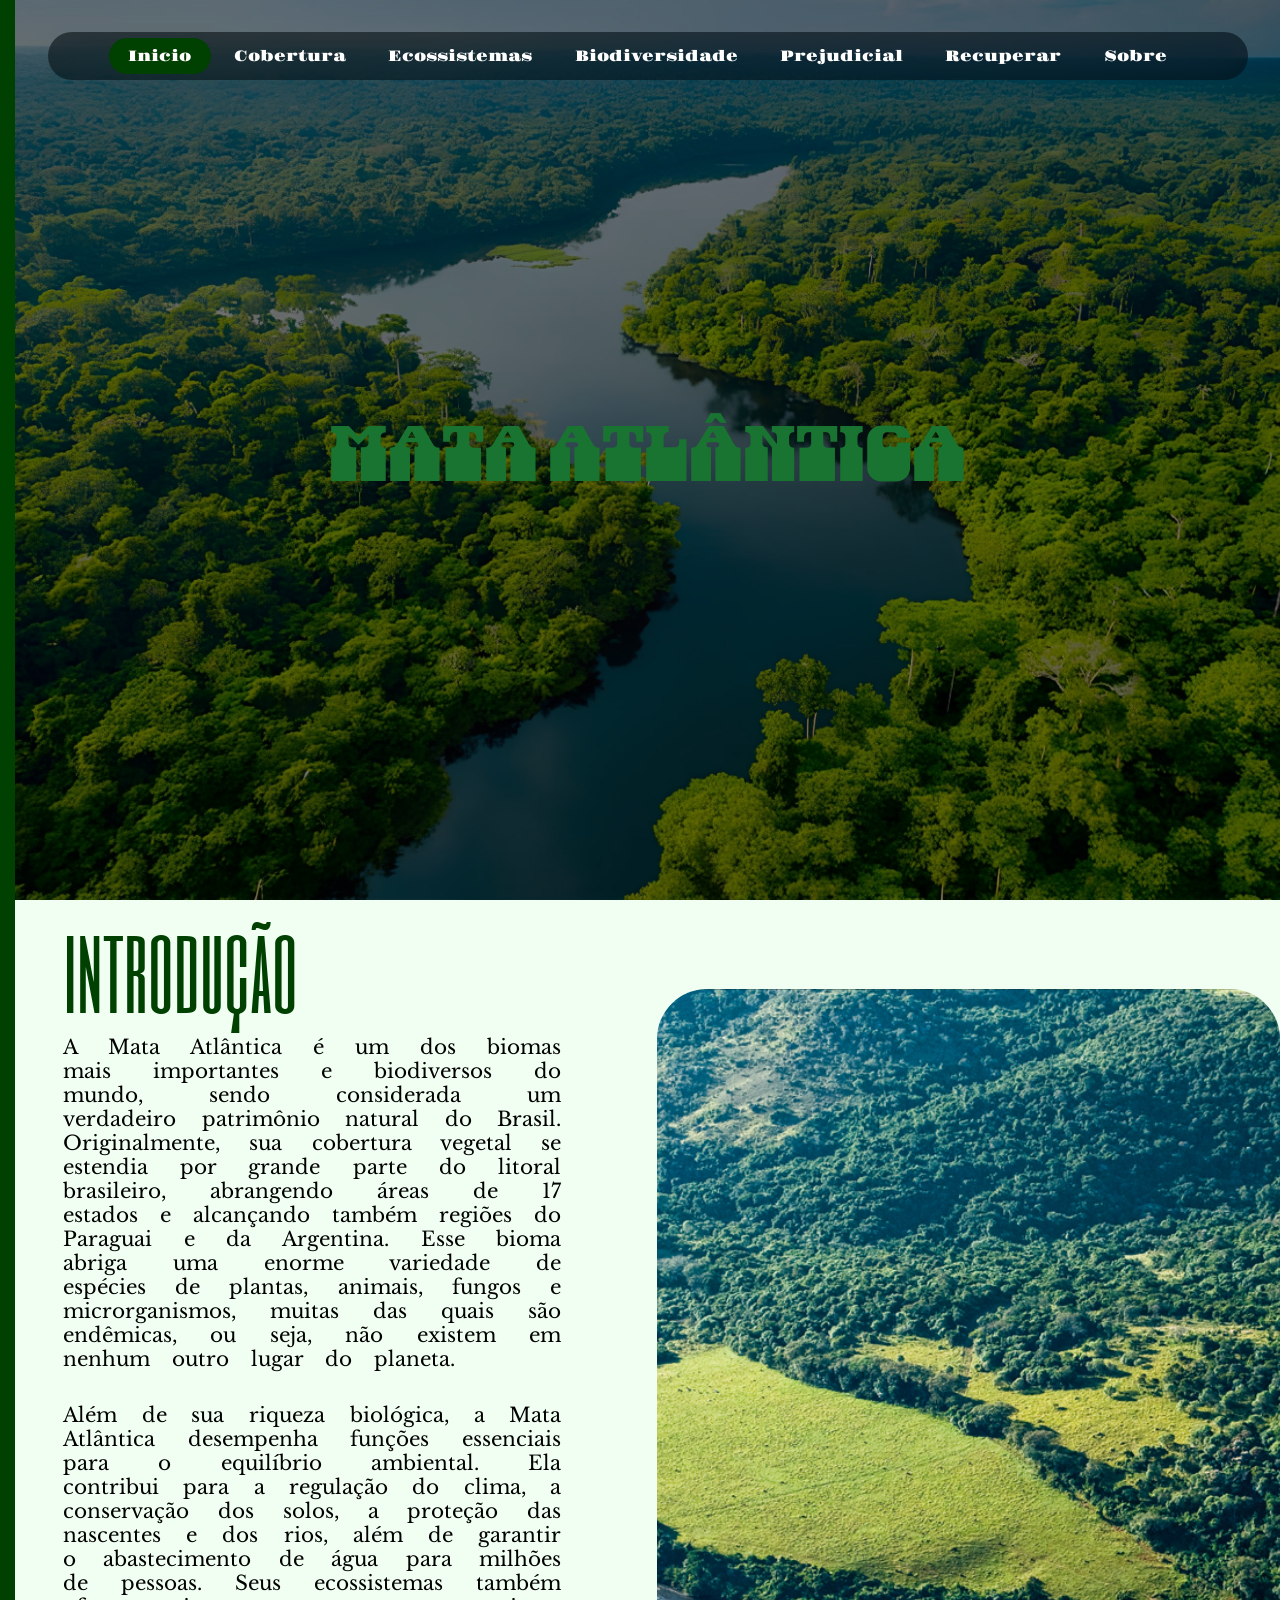
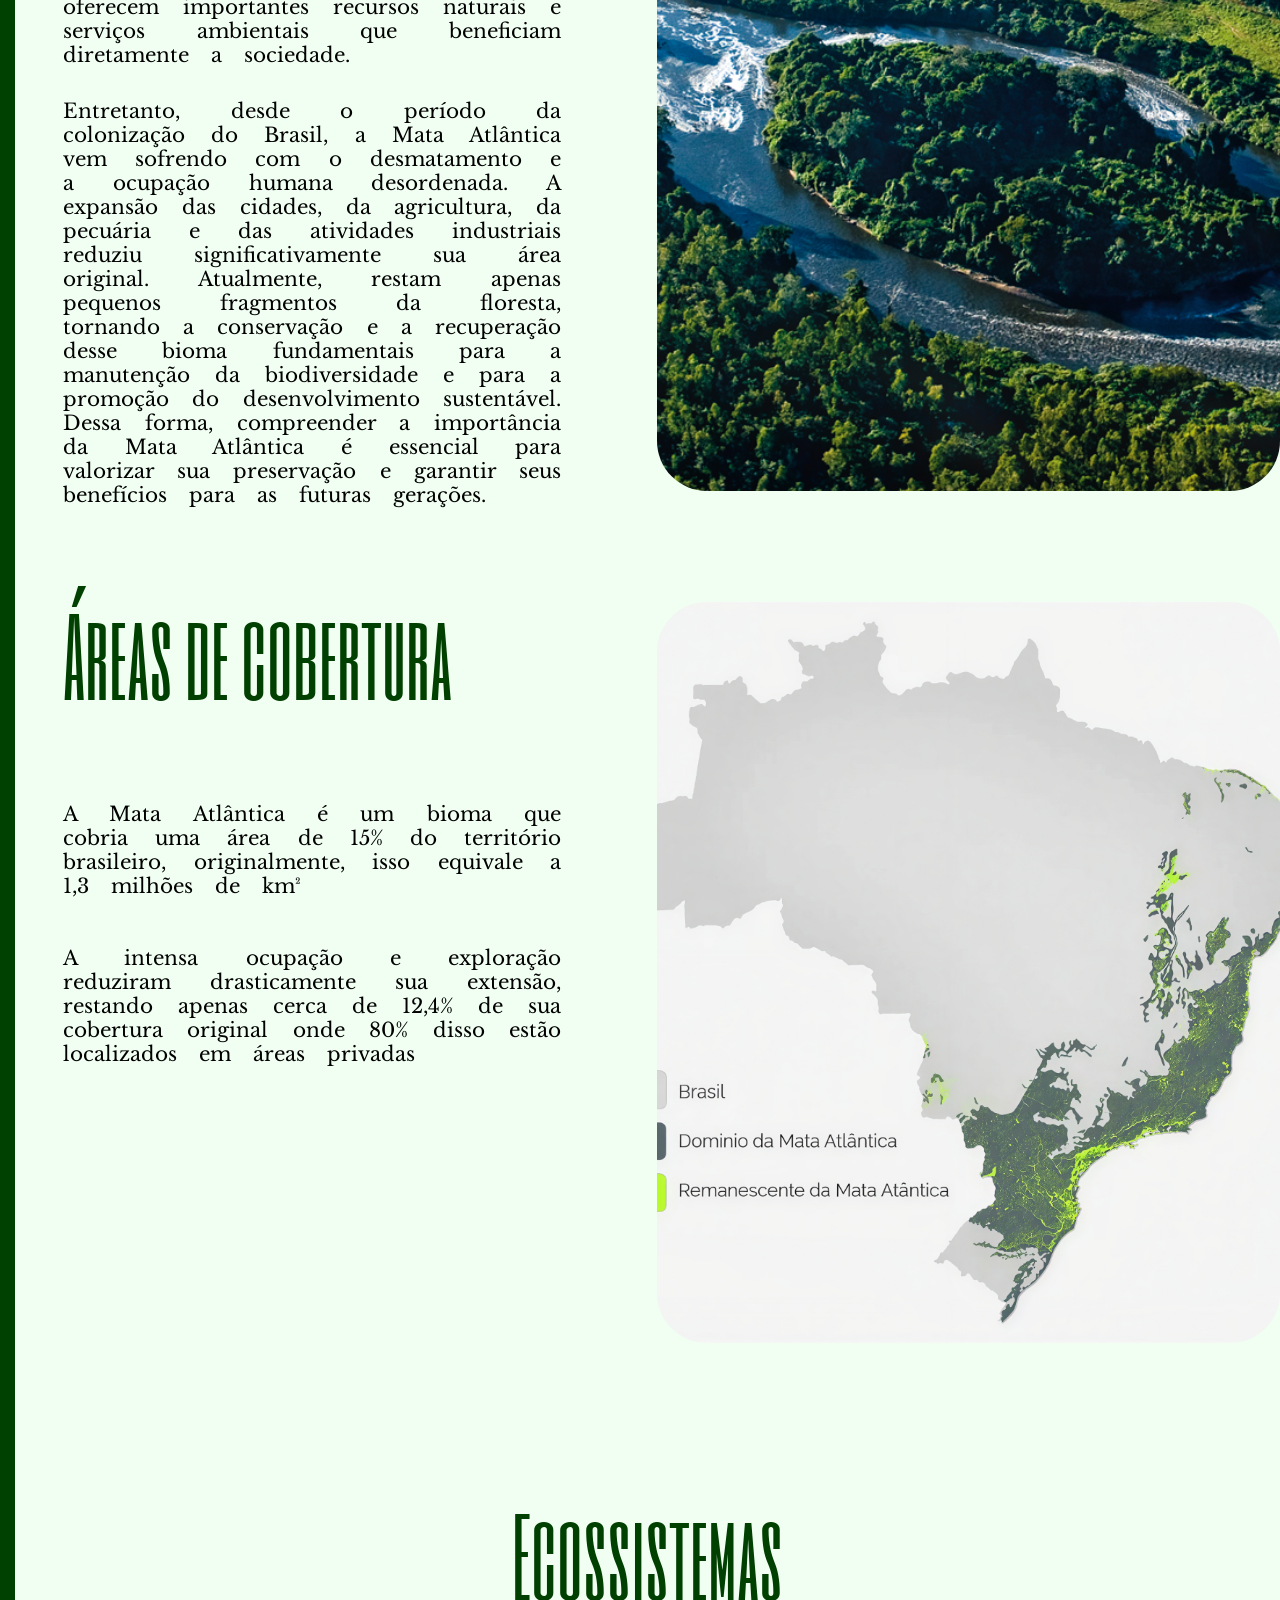
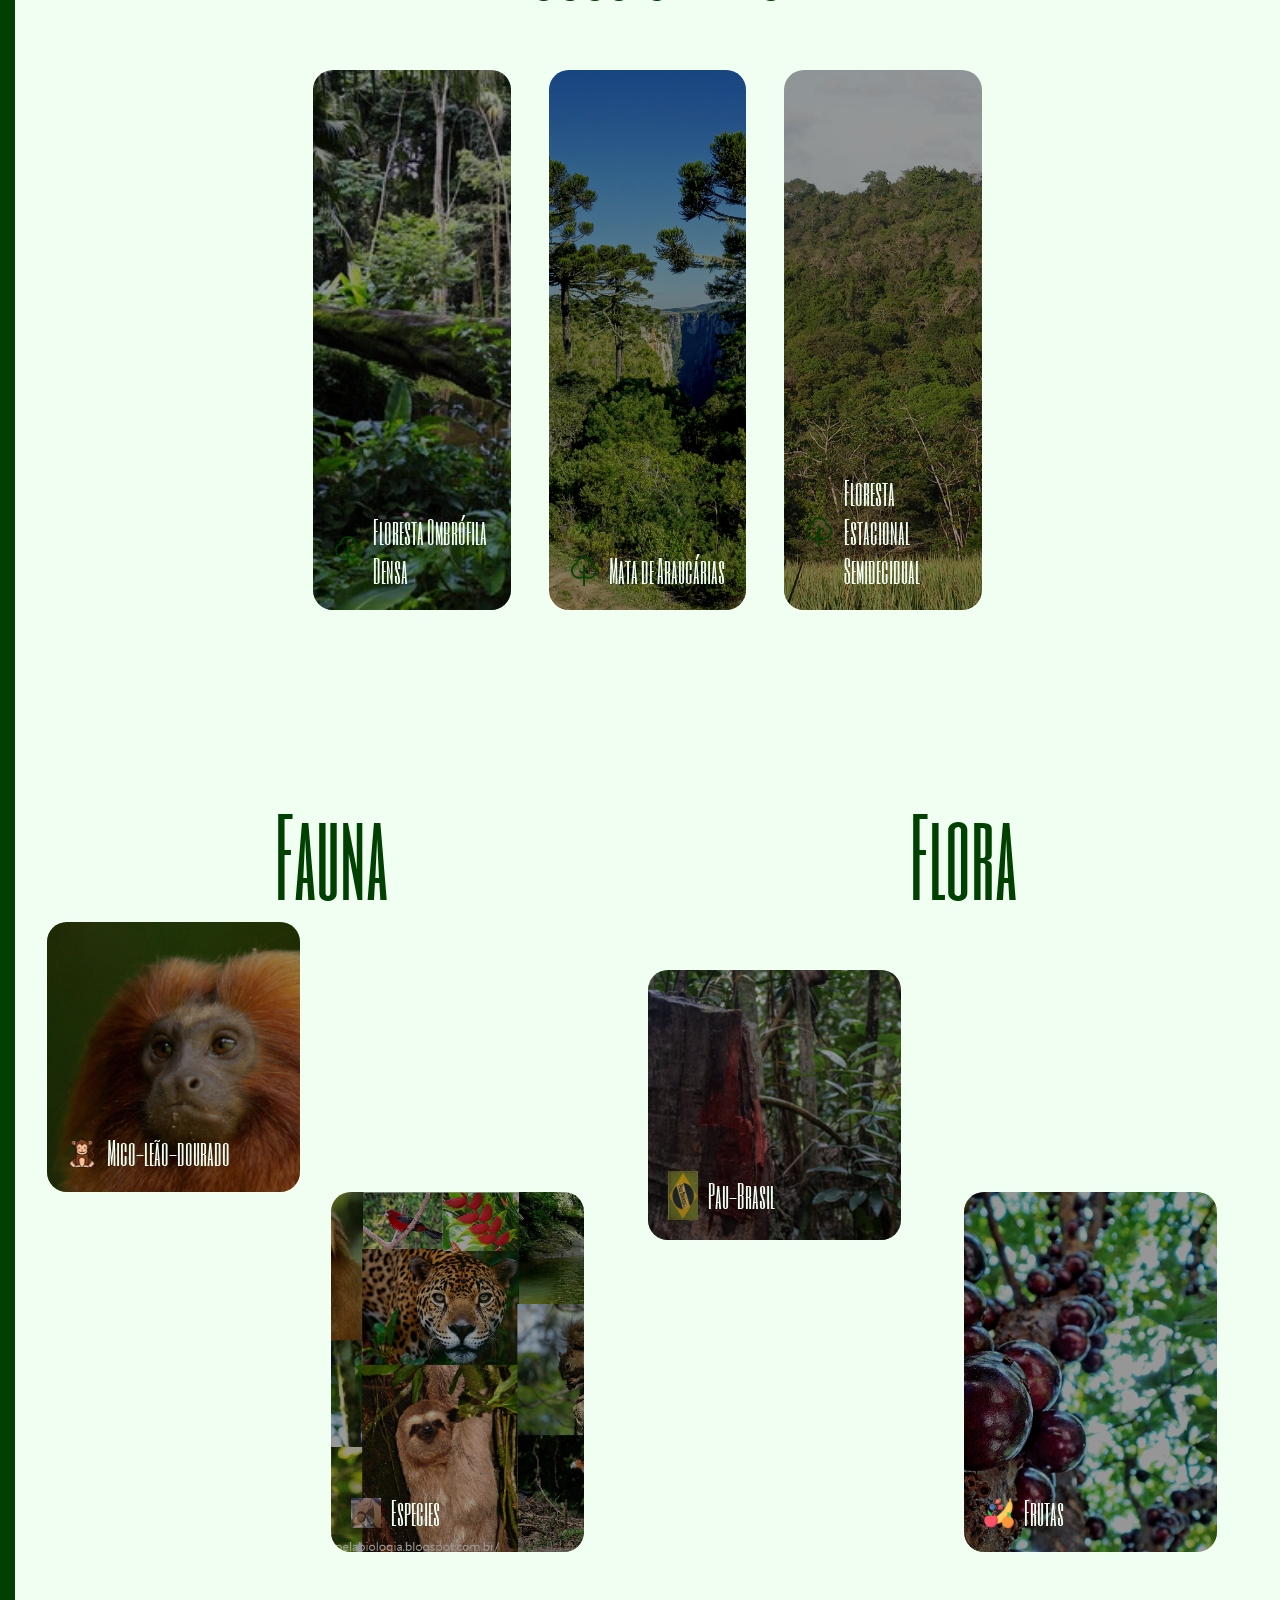
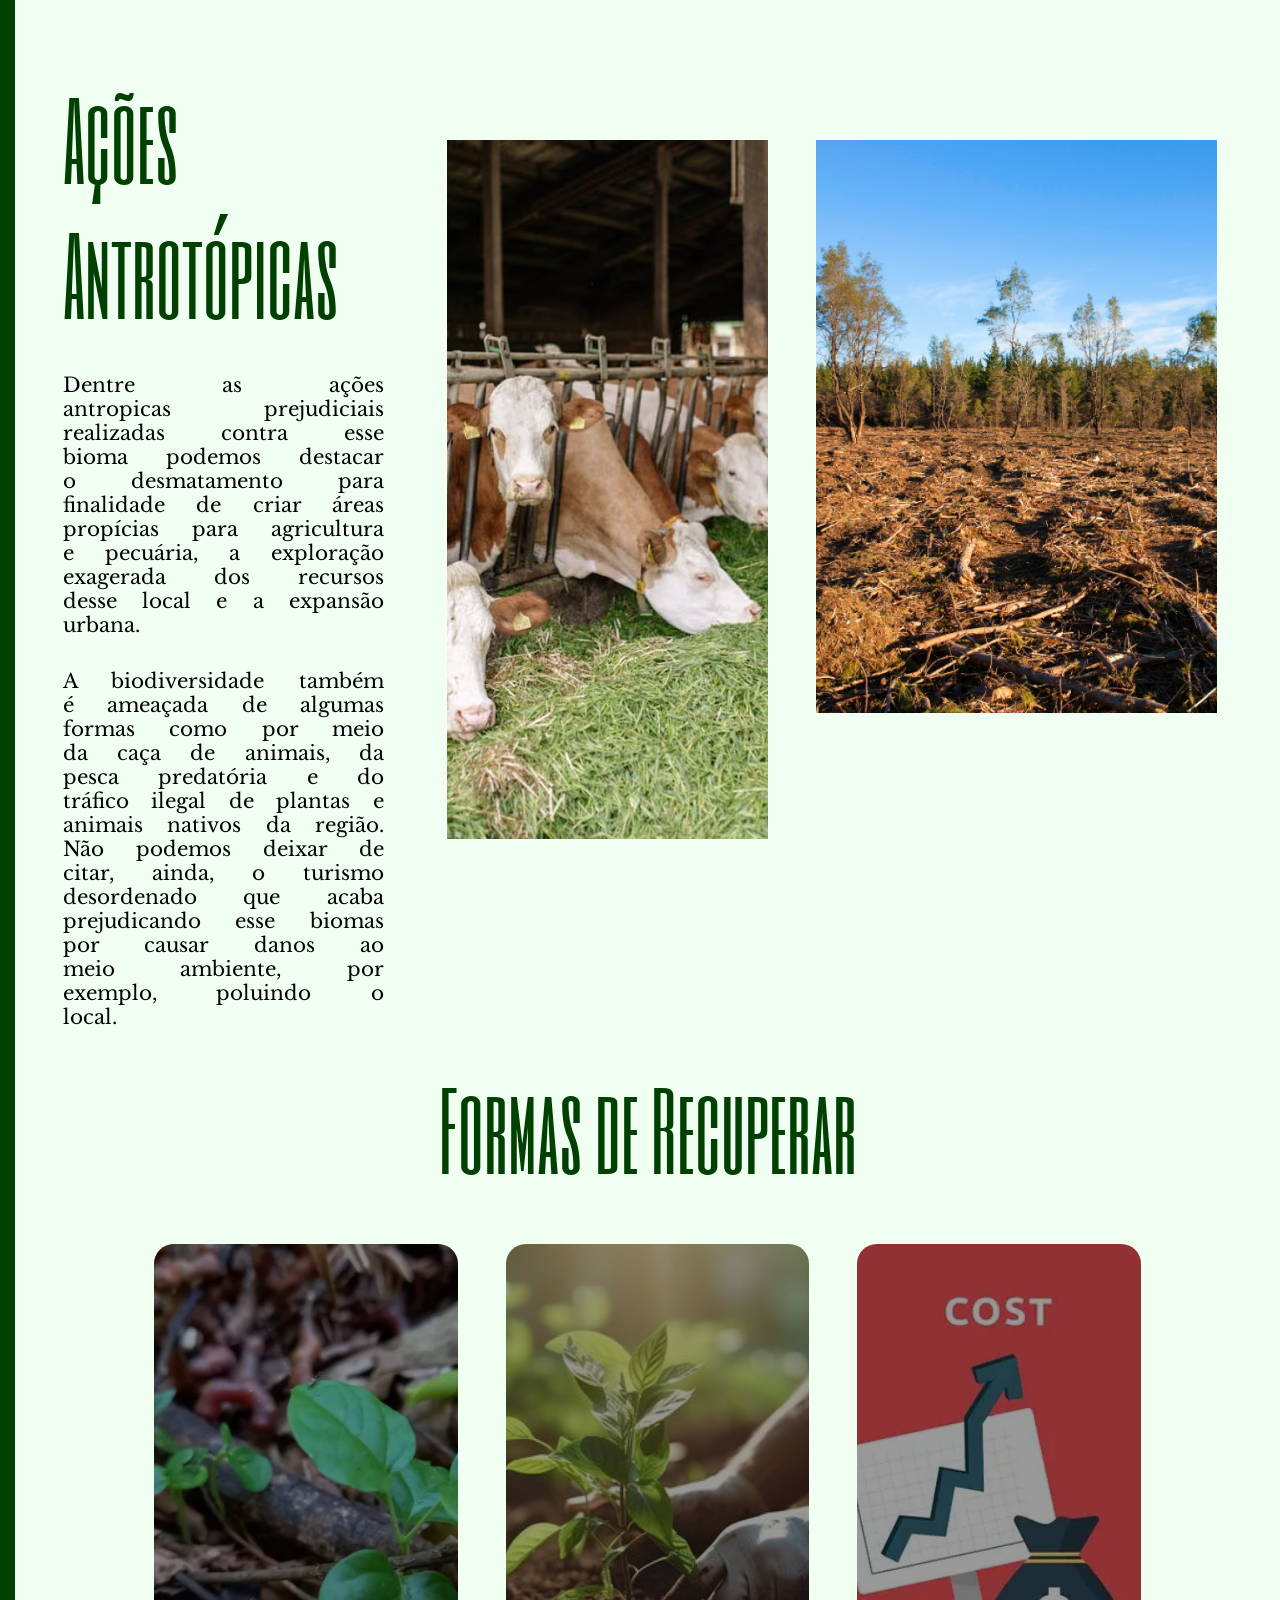
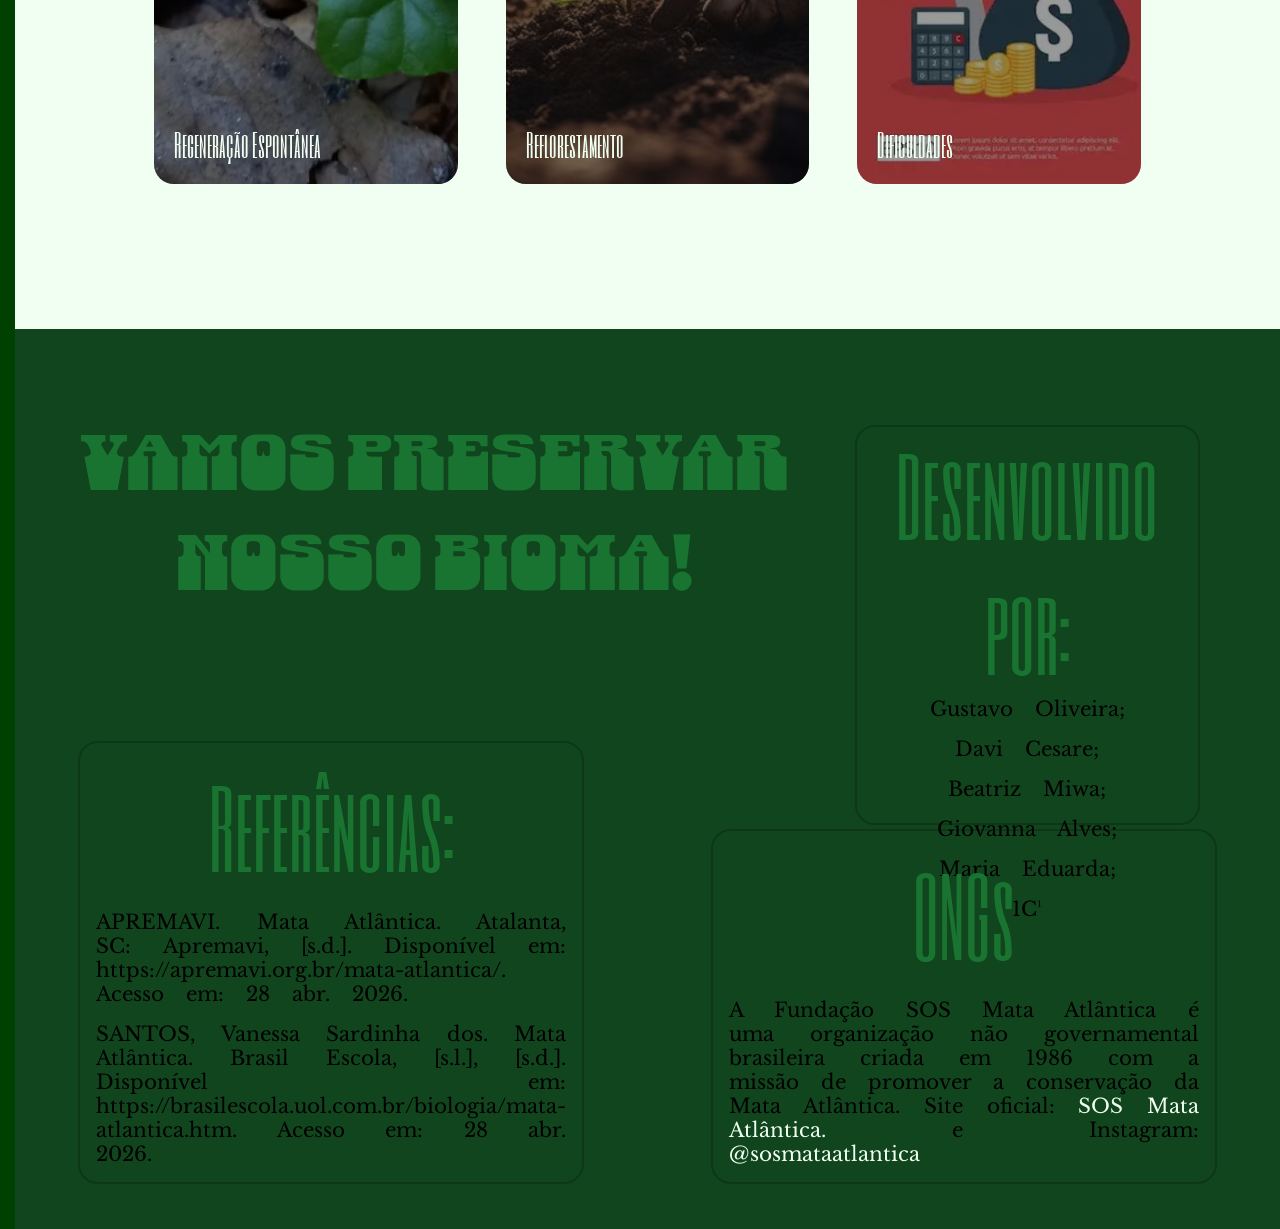
==== commit e90c93bf: "deixando mobile first" ====
--- a/index.html
+++ b/index.html
@@ -30,6 +30,7 @@
      8 - Como recuperar / como-recuperar
      9 - Importancia / importancia -->
 
+    <div class="wrapper">
     <div class="secao secao-capa" id="capa">
         <nav class="navbar">
             <a href="#capa" class="nav-botao onde-estamos">Inicio</a>
@@ -46,9 +47,9 @@
     </div>
 
     <div class="secao" id="introdução">
-        <div class="areas-conteudo">
-
-            <h1 class="titulos"> introdução </h1>
+        <div class="areas-conteudo introducao-conteudo">
+
+            <h1 class="titulos titulo-introducao"> introdução </h1>
 
             <p class="textos texto-introduçao">A Mata Atlântica é um dos biomas mais importantes e biodiversos do mundo,
                 sendo
@@ -331,7 +332,7 @@
             </p>
         </div>
     </footer>
-
+    </div>
 </body>
 
 </html>
--- a/style.css
+++ b/style.css
@@ -63,8 +63,7 @@
     padding: 0.5rem 1.2rem;
     min-height: 2.2rem;
     position: relative;
-    transition: color 0.3s ease;
-    
+    transition: color 0.3s ease; 
 }
 
 /* Pill background via pseudo-element */
@@ -189,7 +188,7 @@
 
 .florestas-cards {
     display: flex;
-    gap: 3rem;
+    justify-content: space-around;
     height: 200px;
 }
 
@@ -575,4 +574,74 @@
     color: #f0fff1;
     text-decoration: none;
     z-index: 9999;
+}
+
+.wrapper {
+    overflow-x: clip;
+    position: relative;
+}
+
+@media (max-width: 768px) {
+    body{
+        border-left: 10px solid #004000;
+    }
+    .navbar {
+        width: 90%;
+        min-width: unset;
+        overflow-x: auto;
+        justify-content: flex-start;
+        gap: 2px;
+        top: 1rem;
+    }
+    .nav-botao {
+        font-size: 10px;
+        padding: 0.3rem 0.5rem;
+        white-space: nowrap;
+    }
+    .capa-titulo{
+        font-size: 70px;
+    }
+    .titulo-introducao{
+        text-align: center;
+    }
+    .introduçao-foto{
+        display:none;
+    }
+    .introducao-conteudo{
+        display: flex;
+        flex-direction: column;
+        width: 100%;
+        justify-content: center;
+        margin-left: 1rem;
+        margin-right: 1rem;
+    }
+    #areas-cobertas {
+        flex-direction: column;
+    }
+    .areas-conteudo{
+        margin-left: 1rem;
+        margin-right: 1rem;
+        display: flex;
+        flex-direction: column;
+        width: 100%;
+        flex-wrap: wrap;
+    }
+    .areas-titulo{
+        text-align: center;
+    }
+    #areas-cobertas .areas-foto {
+        width: 90%;
+        height: 300px;
+        margin: 1rem auto;
+    }
+    #areas-cobertas .areas-conteudo {
+        width: 100%;
+        padding: 1rem;
+        margin: 0;
+    }
+    .florestas-cards{
+        flex-wrap: nowrap;
+        gap: 8px;
+        
+    }
 }
